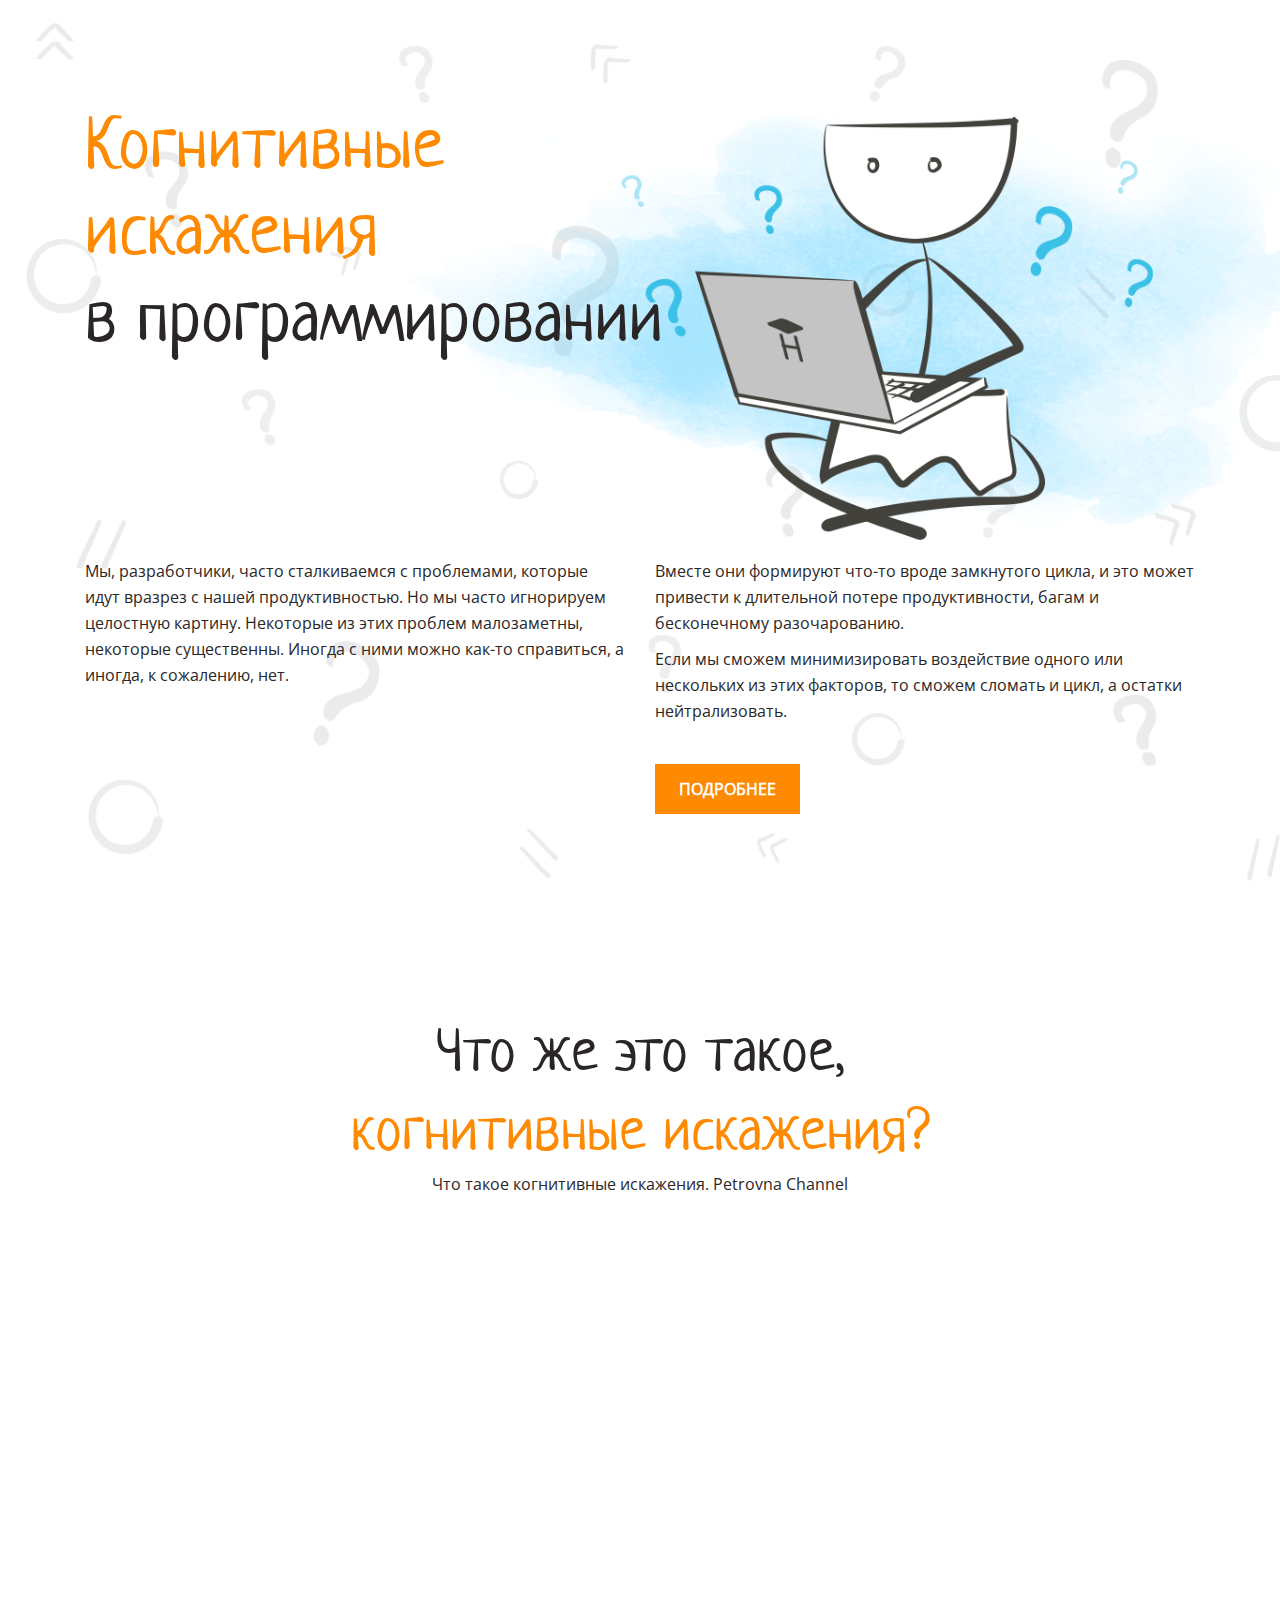
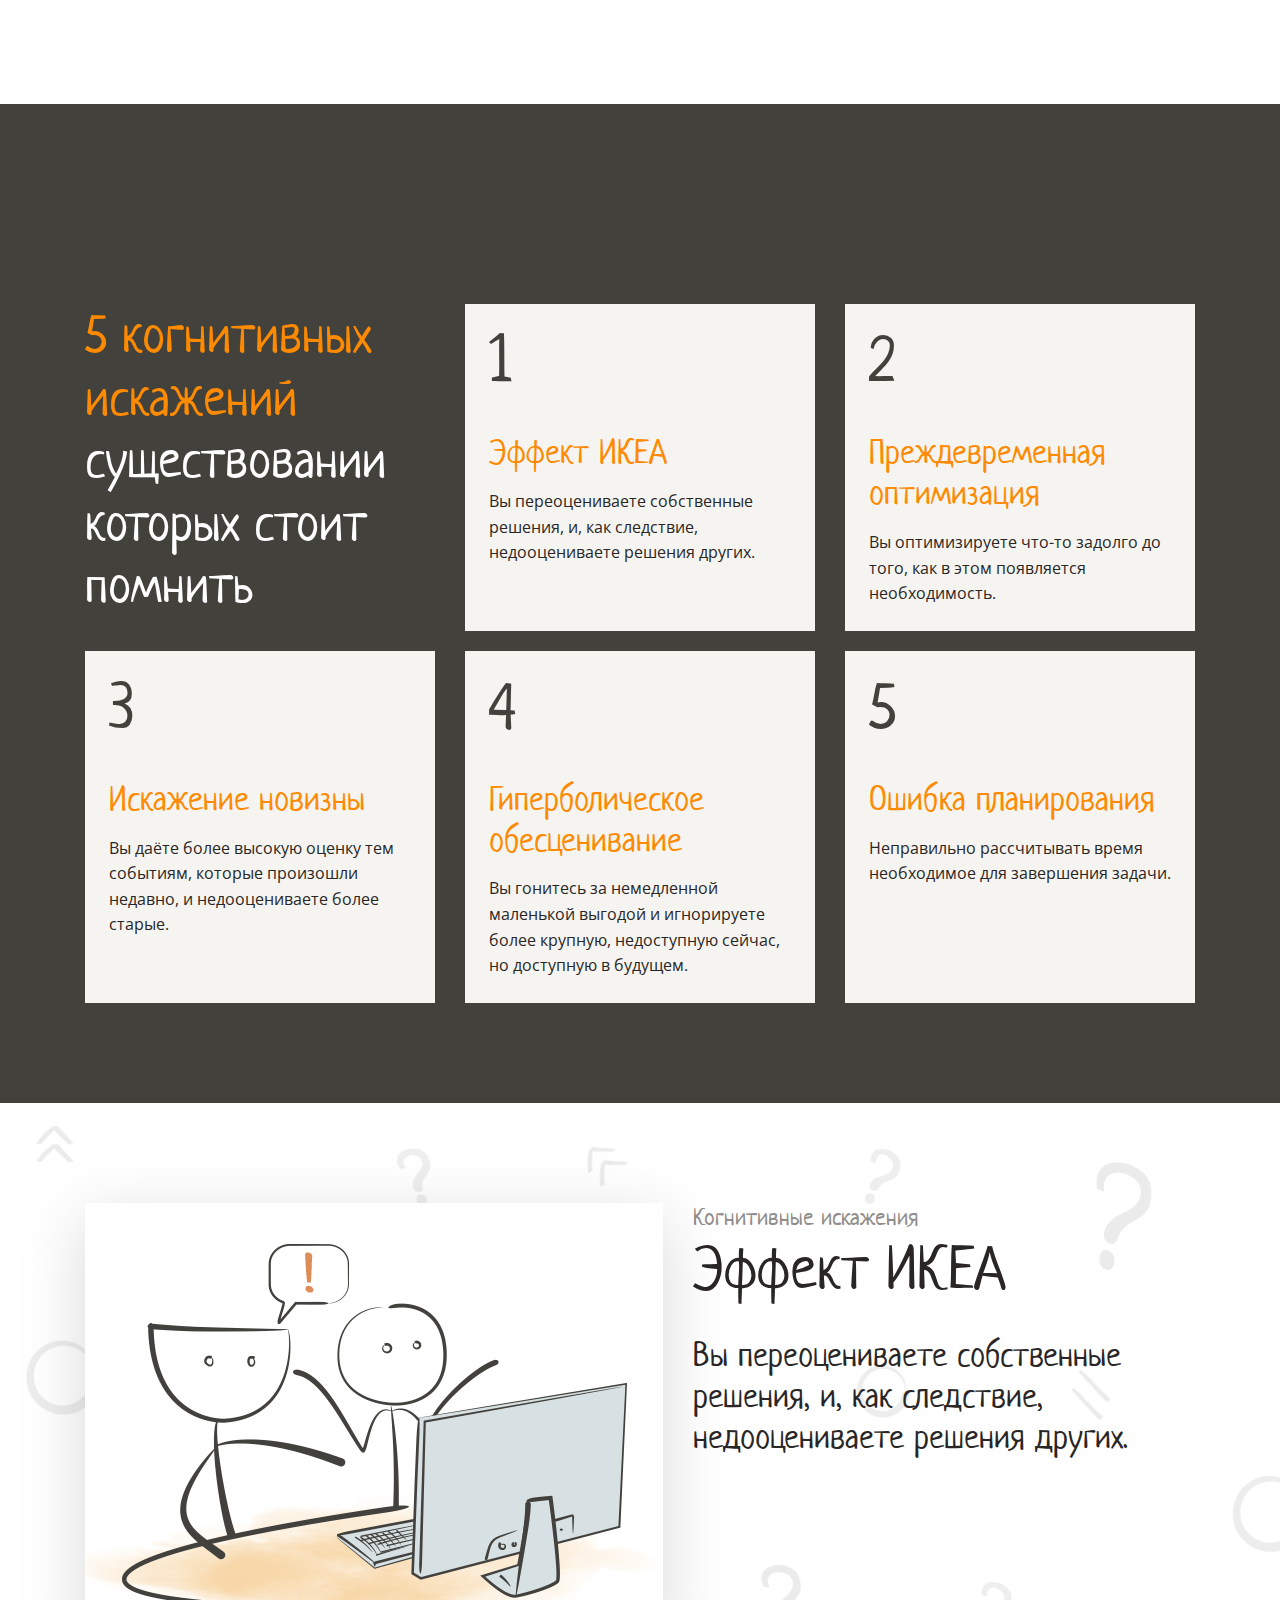
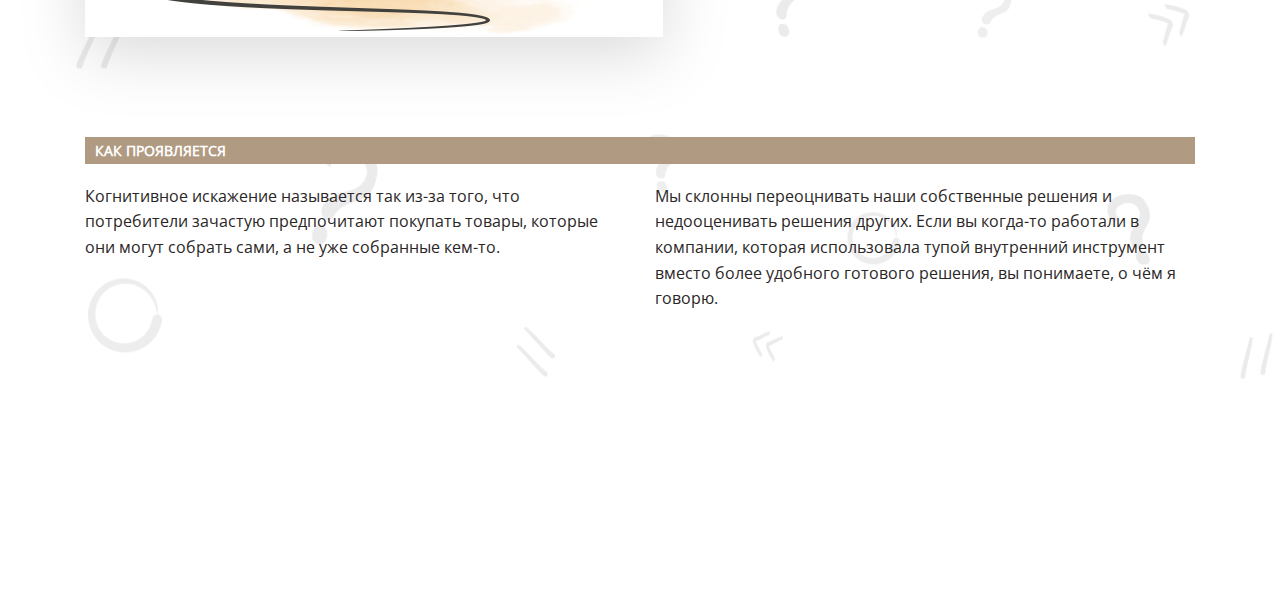
==== src/index.html @ 7f06979e "v. 0.4" ====
<!DOCTYPE html>
<html lang="ru">

<head>
    <meta charset="UTF-8">
    <meta name="viewport" content="width=device-width, initial-scale=1.0">
    <meta http-equiv="X-UA-Compatible" content="ie=edge">
    <title>Когнитивные искажения MempfisD</title>

    <link rel="stylesheet" href="styles/style.css">
</head>

<body>
    <header class="header image-bg">
        <section class="container">
            <div class="position-header-image">
                <h1><span class="text-orange">Когнитивные</span> <br> <span class="text-orange">искажения</span> <br> в
                    <span class="text-dark">программировании</span>
                </h1>
                <img class="header-image-main" src="../src/images/main.png"
                    alt="Когнитивные искажения в программировании">
                <div class="text-wrapper">
                    <div class="header-text">
                        <p class="header-text-col">Мы, разработчики, часто сталкиваемся с проблемами, которые идут
                            вразрез с
                            нашей
                            продуктивностью. Но мы часто игнорируем целостную картину. Некоторые из этих проблем
                            малозаметны,
                            некоторые существенны. Иногда с ними можно как-то справиться, а иногда, к сожалению, нет.
                        </p>
                    </div>
                    <div class="header-text">
                        <p class="header-text-col">Вместе они формируют что-то вроде замкнутого цикла, и это может
                            привести к
                            длительной потере
                            продуктивности, багам и бесконечному разочарованию.
                        <p class="header-text-col p-top">Если мы сможем минимизировать воздействие одного или нескольких
                            из
                            этих факторов, то сможем
                            сломать
                            и
                            цикл, а остатки нейтрализовать.</p>
                        <a class="btn header-btn" href="#navigation">Подробнее</a>
                    </div>
                </div>
            </div>
        </section>
    </header>
    <main>
        <section class="container">
            <div class="video-section p-100 center">
                <h2>Что же это такое,<br><span class="text-orange">когнитивные искажения?</span></h2>
                <p class="p-30">Что такое когнитивные искажения. Petrovna Channel</p>
                <iframe class="video filter-shadow" width="919" height="569"
                    src="https://www.youtube.com/embed/jie9AizBqss" frameborder="0" allowfullscreen></iframe>
            </div>
        </section>
        <section id="navigation" class="nav-bg">
            <nav class="navigation container p-200">
                <div class="navigation-inner">
                    <div class="card main-card">
                        <h2 class="main-card-title">
                            <span class="nav-text-orange">5 когнитивных искажений</span>
                            <span class="nav-text-white">существовании которых стоит помнить</span>
                        </h2>
                    </div>
                    <a class="card card-link" href="#">
                        <p class="card-number">1</p>
                        <h3 class="card-title">Эффект ИКЕА</h3>
                        <p class="card-text">Вы переоцениваете собственные решения, и, как следствие, недооцениваете
                            решения
                            других.</p>
                    </a>
                    <a class="card card-link" href="#">
                        <p class="card-number">2</p>
                        <h3 class="card-title">Преждевременная оптимизация</h3>
                        <p class="card-text">Вы оптимизируете что-то задолго до того, как в этом появляется
                            необходимость.
                        </p>
                    </a>
                    <a class="card card-link" href="#">
                        <p class="card-number">3</p>
                        <h3 class="card-title">Искажение новизны</h3>
                        <p class="card-text">Вы даёте более высокую оценку тем событиям, которые произошли недавно, и
                            недооцениваете более старые.</p>
                    </a>
                    <a class="card card-link" href="#">
                        <p class="card-number">4</p>
                        <h3 class="card-title">Гиперболическое обесценивание</h3>
                        <p class="card-text">Вы гонитесь за немедленной маленькой выгодой и игнорируете более крупную,
                            недоступную сейчас, но доступную в будущем.</p>
                    </a>
                    <a class="card card-link" href="#">
                        <p class="card-number">5</p>
                        <h3 class="card-title">Ошибка планирования</h3>
                        <p class="card-text">Неправильно рассчитывать время необходимое для завершения задачи.</p>
                    </a>
                </div>
            </nav>
        </section>
        <section id="#ikea-effect" class="rel-img  effect-image-bg">
            <div class="container">
                <div class="effect-flex p-100">
                    <div class="effect">
                        <img class="image-effect" src="../src/images/1.png" alt="Эффект ИКЕА">
                    </div>
                    <div class="effect-text">
                        <p class="effect-subtitle">Когнитивные искажения</p>
                        <h2 class="effect-title">Эффект ИКЕА</h2>
                        <p class="effect-description">
                            Вы переоцениваете собственные решения, и, как следствие, недооцениваете решения других.
                        </p>
                    </div>
                </div>
                <div class="effect-about">
                    <h4 class="effect-about-title">
                        Как проявляется
                    </h4>
                    <div class="effect-about-text">
                        <p class="effect-about-text-col">
                            Когнитивное искажение называется так из-за того, что потребители зачастую предпочитают
                            покупать товары, которые они могут собрать сами, а не уже собранные кем-то.
                        </p>
                        <p class="effect-about-text-col">
                            Мы склонны переоцнивать наши собственные решения и недооценивать решения других. Если вы
                            когда-то работали в компании, которая использовала тупой внутренний инструмент вместо более
                            удобного готового решения, вы понимаете, о чём я говорю.
                        </p>
                    </div>
                </div>
            </div>
        </section>
        <section id="premature-optimization" class="rel-img optimization-image-bg">
            <div class="container">
                <div class="padding-inner">

                </div>
            </div>
        </section>
    </main>
    <footer>

    </footer>
</body>

</html>
---- src/styles/style.css ----
* {
  box-sizing: border-box;
  margin: 0;
  padding: 0;
}

:root {
  --white: #fff;/* Белый */
  --translucent-white: #d7ccc0; /* Полупрозрачный белый */
  --bright: #f5f4f0; /* Светлый */
  --main: #fe8a02; /* Основной */
  --basic-dark: #42413c; /* Основной тёмный */
  --dark: #2a2626; /* Тёмный */
  --translucent-dark: #908d8b; /* Полупрозрачный тёмный */
  --brown: #b09a81;/* Коричневый */
  --blue: #1085c5;  /* Синий */
}

@font-face {
  font-weight: 400;
  font-family: "Open Sans";
  src: url("../assets/fonts/OpenSans-Regular.ttf") format("truetype");
}

@font-face {
  font-weight: 400;
  font-family: "Neucha";
  src: url("../assets/fonts/Neucha-Regular.ttf") format("truetype");
}

body {
  margin: 0;
  color: var(--dark);
  font: 16px/1.6em "Open Sans", sans-serif;
}

h1,
h2,
h3 {
  color: var(--dark);
  font-family: "Neucha";
  font-weight: normal;
  line-height: 1.2em;
}

h1 {
  font-size: 72px;
}

h2 {
  font-size: 60px;
}

h3 {
  font-size: 34px;
}

.container {
  width: 1110px;
  margin: 0 auto;   
}

.padding-inner {
    padding-top: 100px;
    padding-bottom: 100px;
}

/* Header */

.header {
  position: relative;
  /* height: 914px; */
}

.image-bg::before {
  position: absolute;
  background-image: url(../images/background.png);
  width: 100%;
  height: 100%;
  opacity: 0.1;
  background-repeat: no-repeat;
  background-size: cover;
  content: '';
}

.text-orange {
  color: var(--main);
}

.position-header-image {
  position: relative;
  padding-top: 100px;
	padding-bottom: 100px;
}

.header-image-main {
  position: absolute;
  height: 525px;
  top: 55px;
  right: -270px;
}

.text-orange {
  line-height: 86px;
}

.text-dark {
  position: relative;
  z-index: 1;
  
  line-height: 72px;
}

.text-wrapper {
  display: flex;
  margin-top: 199px;

  line-height: 26px;
  column-gap: 30px;
}

.header-text {
  flex-basis: 50%;
}

.p-top {
  padding-top: 10px;
}

.btn {
	display: inline-block;
	background-color: var(--main);
	text-transform: uppercase;
	font-weight: 700;
	color: var(--white);
	padding: 12px 24px;
	text-decoration: none;
}

.btn:hover {
	display: inline-block;
	background-color:  #EA7600;
	text-transform: uppercase;
	font-weight: 700;
	color: var(--white);
	padding: 12px 24px;
	text-decoration: none;
}

.header-btn {
	margin-top: 40px;
}

/* Video-section */
.video-section {
    background-color: var(--white);
}
.center {
    text-align: center;
}

.video {
    margin-bottom: -100px;
    filter: drop-shadow(0 16px 32px rgba(0, 0, 0, 0.15));
}

.p-100 {
    padding-top: 100px;
}

.p-30 {
    padding-bottom: 30px;
}

/* Navigation */

.nav-bg {
    background-color: var(--basic-dark);
}

.nav-text-orange {
    color: var(--main);
}

.nav-text-white {
    color: var(--white);
}

.main-card-title {
    font-size: 52px;
}

.p-200 {
    padding-top: 200px;
    padding-bottom: 100px;
}

.card {
    text-decoration: none;
}

.navigation-inner {
    display: flex;
    flex-wrap: wrap;
    column-gap: 30px;
    row-gap: 20px;
}

.card {
    flex-basis: 350px;
}

.card-link {
    padding: 24px;
    background-color: var(--bright);
}

.card-link:hover  {
    color: var(--white);
    background-color: var(--main);
}

.card-link:hover .card-number {
    color: var(--white);;
}

.card-link:hover .card-title {
    color: var(--white);
}

.card-link:hover .card-text {
    color: var(--white);
}


.card-number {
    font-size: 64px;
    font-family: Neucha;
    line-height: 1;
    padding-bottom: 40px;
    color: var(--basic-dark);
}

.card-title {
    padding-bottom: 16px;
    color: var(--main);
}

.card-text {
    color: var(--dark);
}

/* EFFECT IKEA */

.rel-img {
    position: relative;    
}

.effect-image-bg::before {
    position: absolute;
    background-image: url(../images/background.png);
    width: 100%;
    height: 100%;
    opacity: 0.1;
    z-index: -1;
    background-repeat: no-repeat;
    background-size: cover;
    content: '';
}

.effect-flex {
    display: flex;
    column-gap: 30px;
}

.image-effect {
    vertical-align: middle;
    filter: drop-shadow(0px 16px 32px rgba(0, 0, 0, 0.15));
}

.effect-subtitle {
    font-size: 24px;
    font-family: Neucha;
    font-weight: 400;
    line-height: 29px;
    color: var(--translucent-dark);
}

.effect-description {
    font-size: 34px;
    color: var(--dark);
    font-family: Neucha;
    line-height: 41px;
    margin-top: 30px;
}

.effect-about {
    padding-top: 100px;
    padding-bottom: 100px;
}

.effect-about-title {
    font-size: 14px;
    font-weight: 700;
    color: var(--white);
    line-height: 17px;
    text-transform: uppercase;
    background-color: var(--brown);
    padding: 5px 10px;
}

.effect-about-text {
    padding-top: 20px;
    display: flex;
    column-gap: 30px;
}   

.effect-about-text-col {
    flex-basis: 50%;
}

/* Optimization */
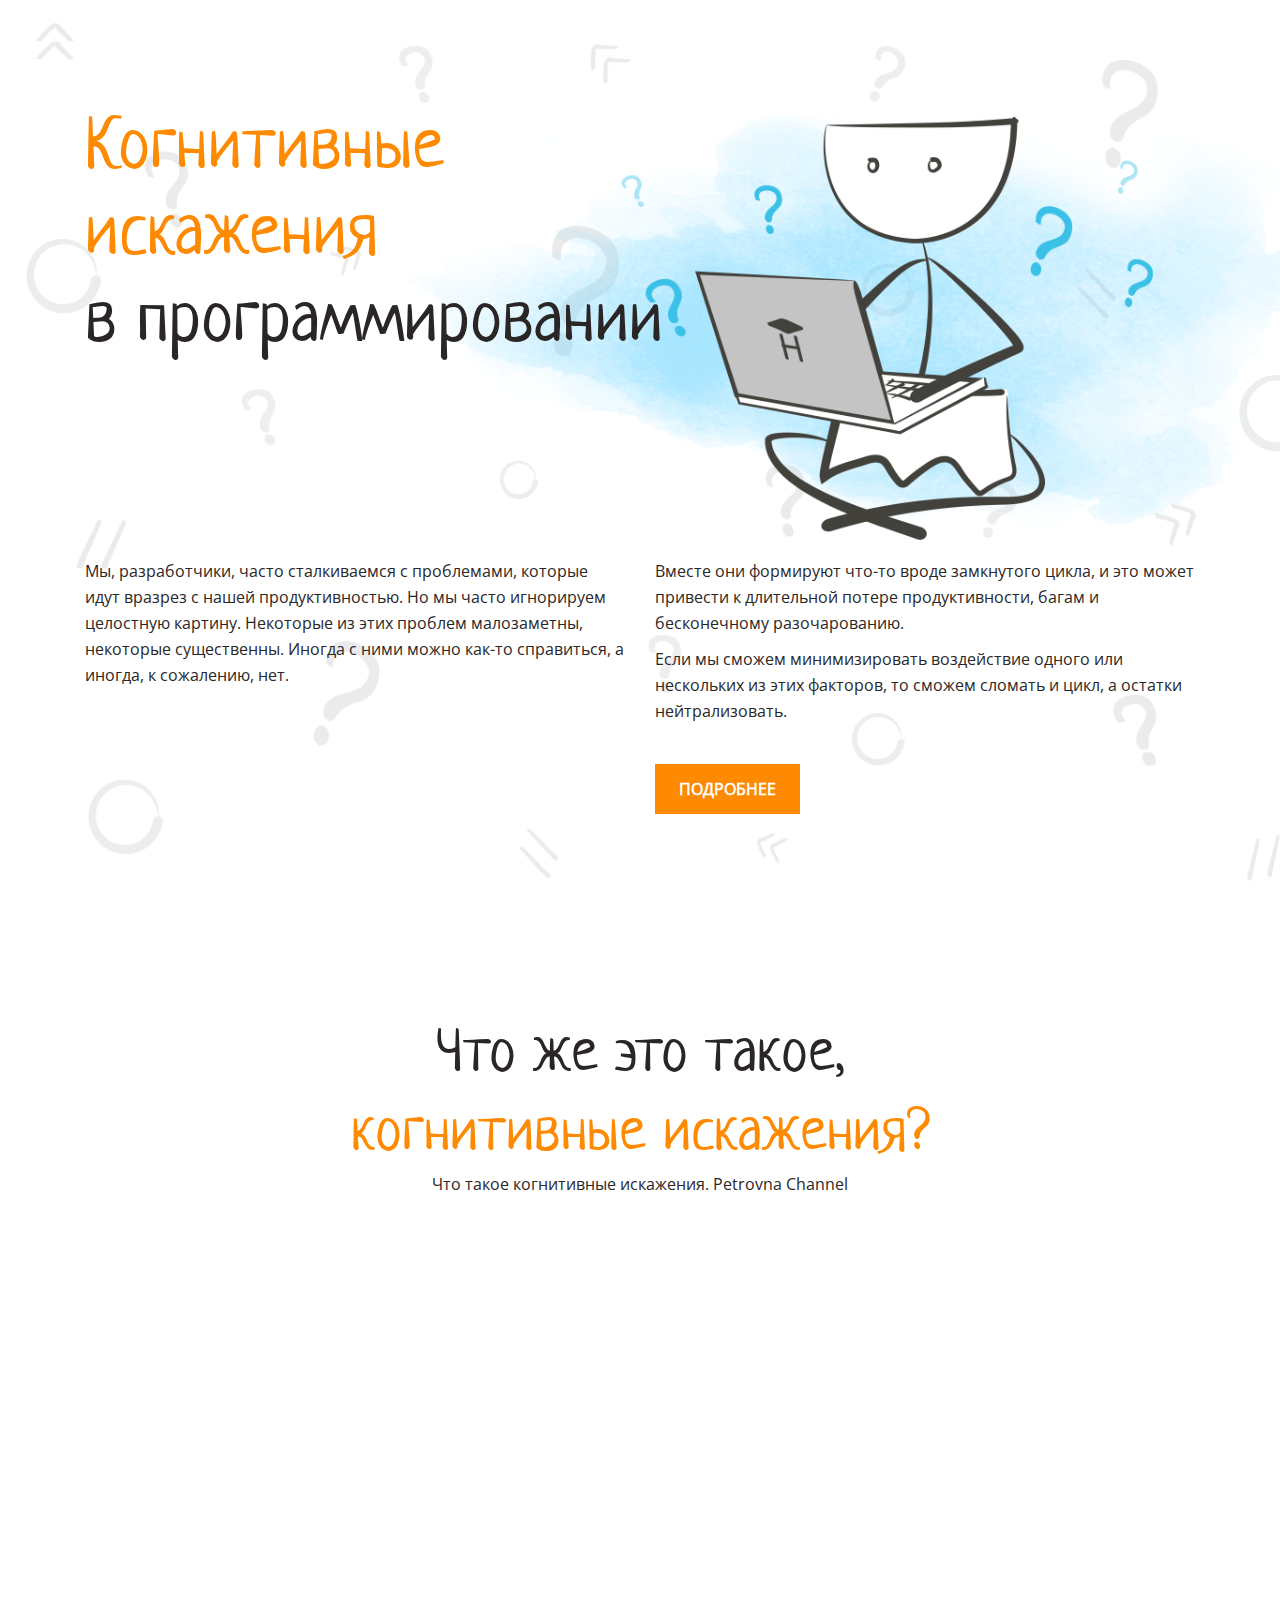
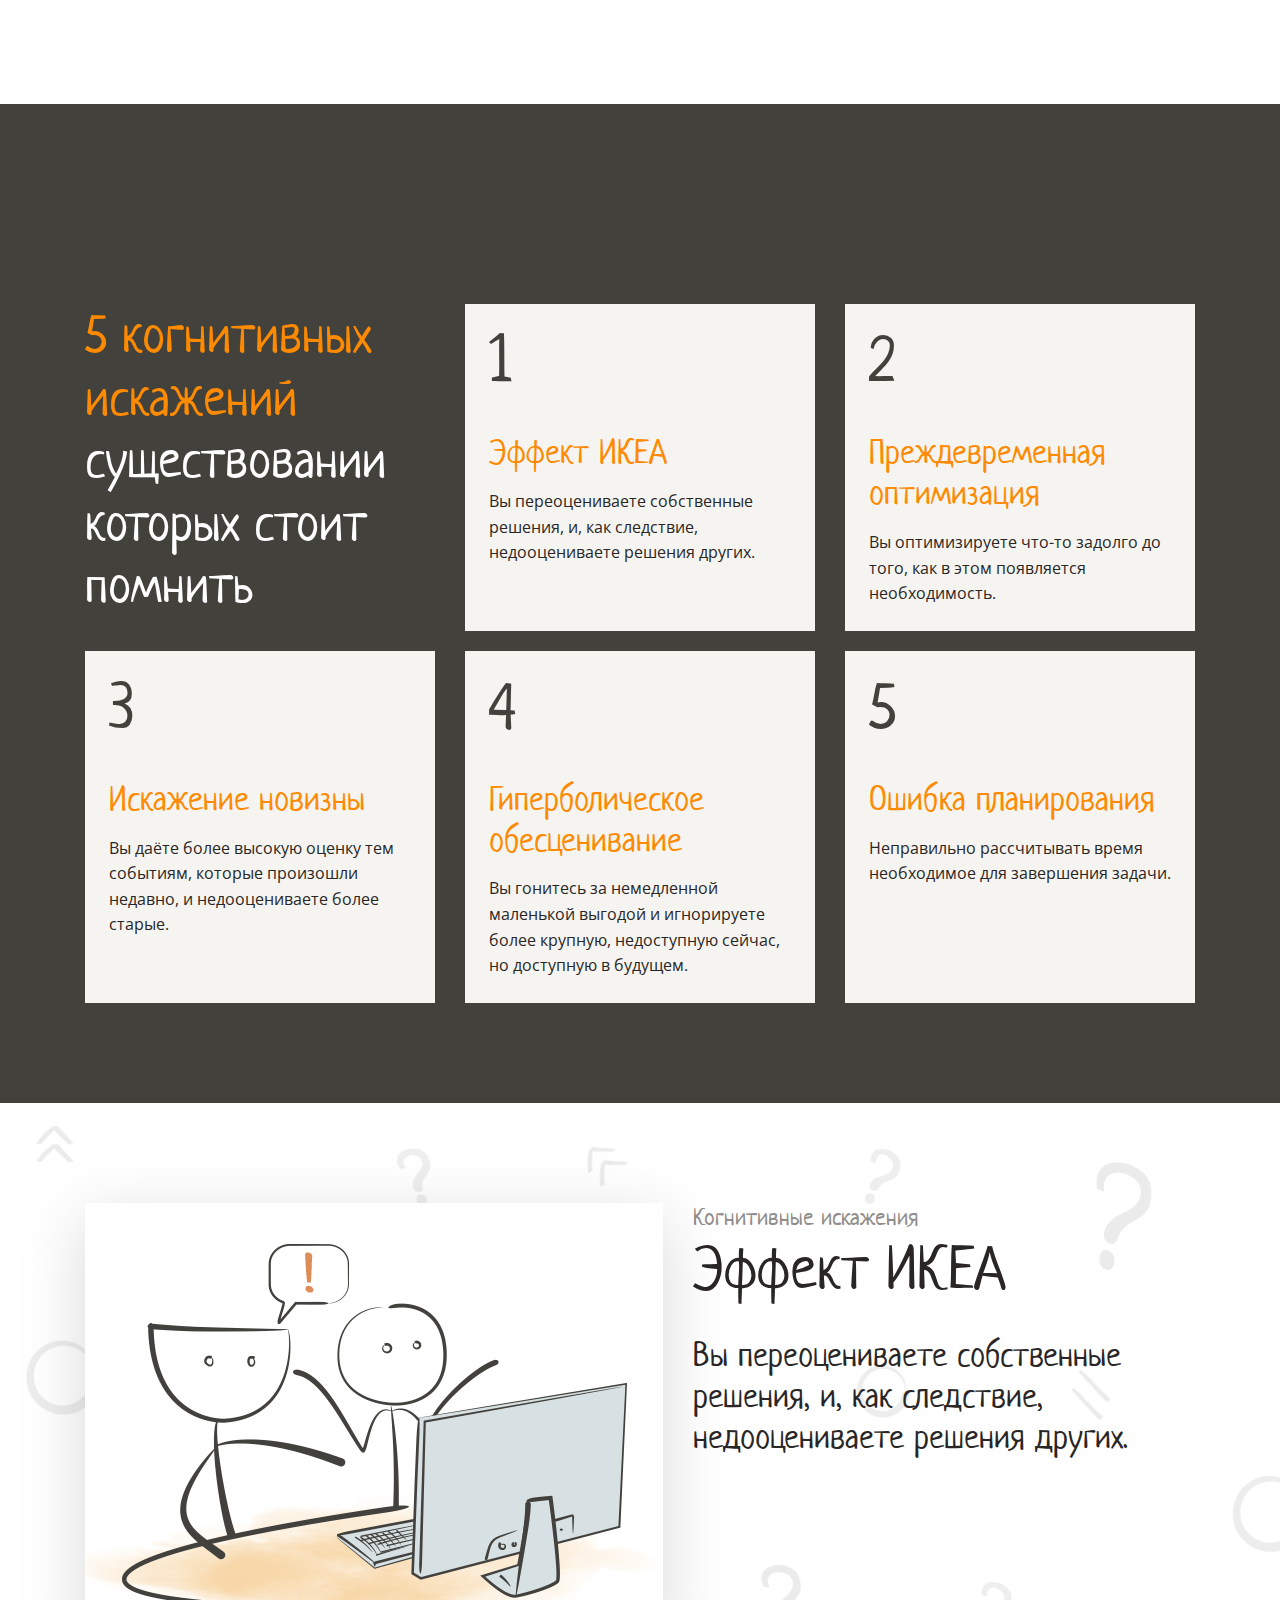
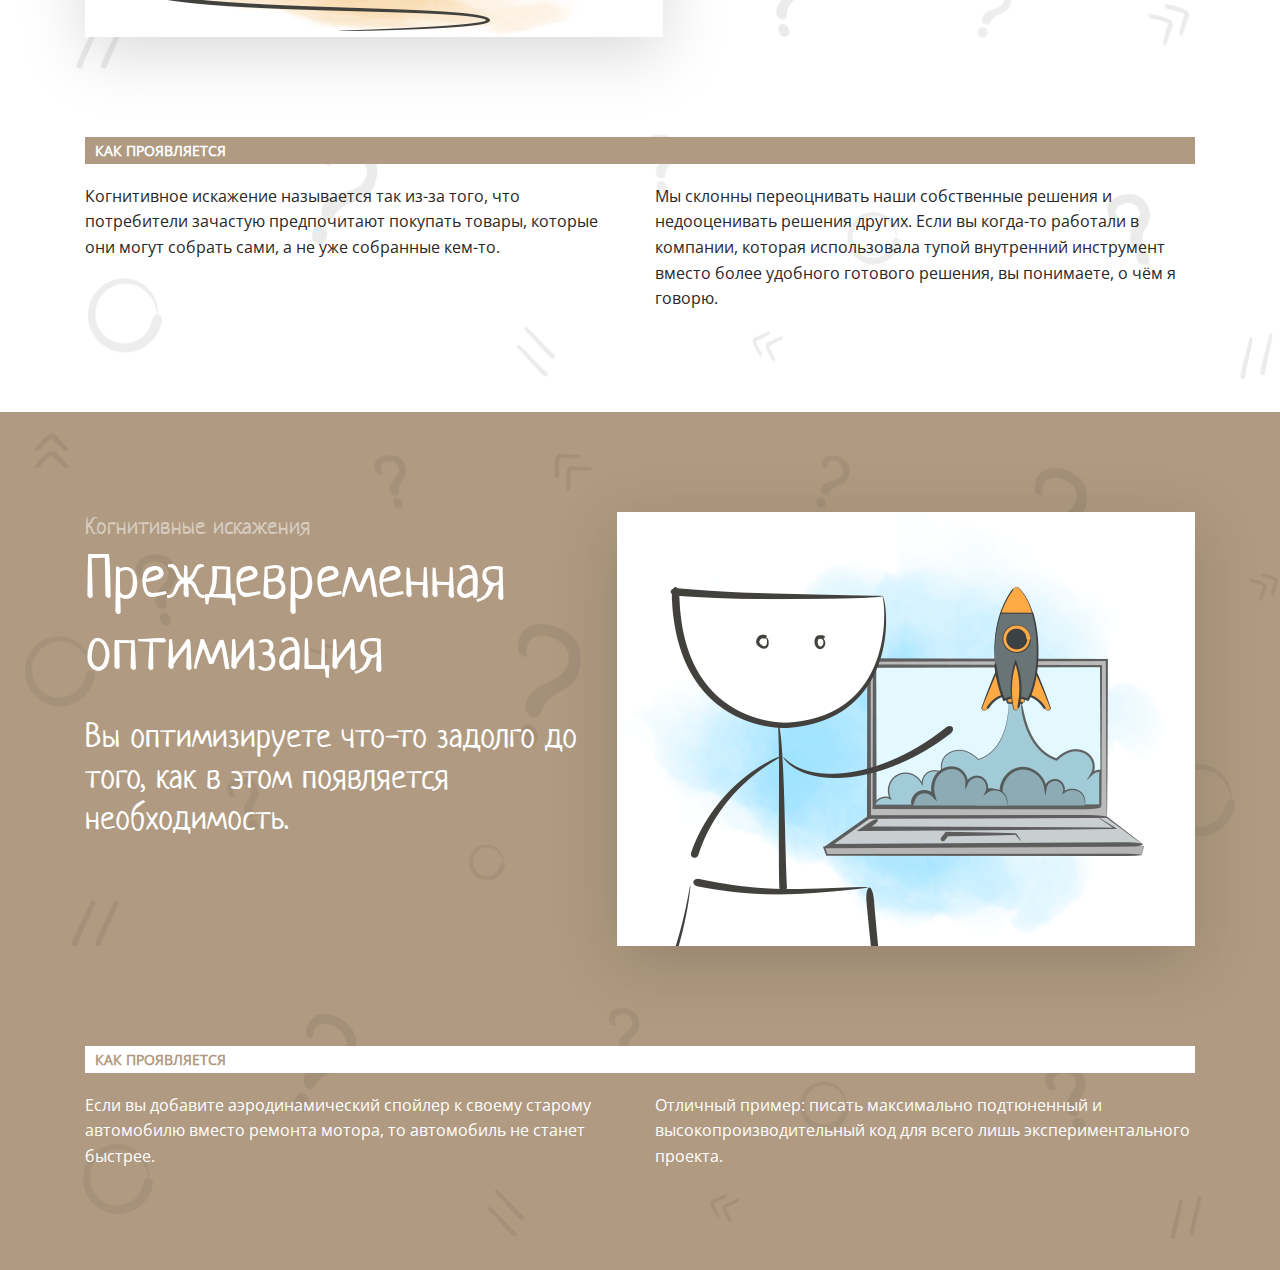
==== commit dd028c82: "v. 0.5" ====
--- a/src/index.html
+++ b/src/index.html
@@ -130,10 +130,36 @@
                 </div>
             </div>
         </section>
-        <section id="premature-optimization" class="rel-img optimization-image-bg">
+        <section id="premature-optimization" class="rel-img optimization-image-bg brown-bg">
             <div class="container">
                 <div class="padding-inner">
-
+                    <div class="effect-flex-dark">
+                        <div class="effect-text-dark">
+                            <p class="effect-subtitle-dark">Когнитивные искажения</p>
+                            <h2 class="effect-title-dark">Преждевременная оптимизация</h2>
+                            <p class="effect-description-dark">
+                                Вы оптимизируете что-то задолго до того, как в этом появляется необходимость.
+                            </p>
+                        </div>
+                        <div class="effect-dark">
+                            <img class="image-effect-dark" src="../src/images/2.png" alt="Когнитивные искажения">
+                        </div>
+                    </div>
+                    <div class="effect-about-dark">
+                        <h4 class="effect-about-title-dark">
+                            Как проявляется
+                        </h4>
+                        <div class="effect-about-text-dark">
+                            <p class="effect-about-text-col-dark">
+                                Если вы добавите аэродинамический спойлер к своему старому автомобилю вместо ремонта
+                                мотора, то автомобиль не станет быстрее.
+                            </p>
+                            <p class="effect-about-text-col-dark">
+                                Отличный пример: писать максимально подтюненный и высокопроизводительный код для всего
+                                лишь экспериментального проекта.
+                            </p>
+                        </div>
+                    </div>
                 </div>
             </div>
         </section>
--- a/src/styles/style.css
+++ b/src/styles/style.css
@@ -321,3 +321,74 @@
 
 /* Optimization */
 
+.optimization-image-bg::before {
+    position: absolute;
+    background-image: url(../images/background.png);
+    width: 100%;
+    height: 100%;
+    opacity: 0.1;
+    z-index: -1;
+    background-repeat: no-repeat;
+    background-size: cover;
+    content: '';
+}
+
+.brown-bg {
+    background-color: var(--brown);
+    z-index: 1;
+}
+
+.effect-flex-dark {
+    display: flex;
+    column-gap: 30px;
+}
+
+.image-effect-dark {
+    vertical-align: middle;
+    filter: drop-shadow(0px 16px 32px rgba(0, 0, 0, 0.15));
+}
+
+.effect-subtitle-dark {
+    font-size: 24px;
+    font-family: Neucha;
+    font-weight: 400;
+    line-height: 29px;
+    color: var(--translucent-white);
+}
+
+.effect-title-dark {
+    color: var(--white);
+}
+
+.effect-description-dark {
+    font-size: 34px;
+    color: var(--white);
+    font-family: Neucha;
+    line-height: 41px;
+    margin-top: 30px;
+}
+
+.effect-about-dark {
+    padding-top: 100px;
+}
+
+.effect-about-title-dark {
+    font-size: 14px;
+    font-weight: 700;
+    color: var(--brown);
+    line-height: 17px;
+    text-transform: uppercase;
+    background-color: var(--white);
+    padding: 5px 10px;
+}
+
+.effect-about-text-dark {
+    display: flex;
+    padding-top: 20px;
+    column-gap: 30px;
+}
+
+.effect-about-text-col-dark {
+    flex-basis: 50%;
+    color: var(--white);
+}
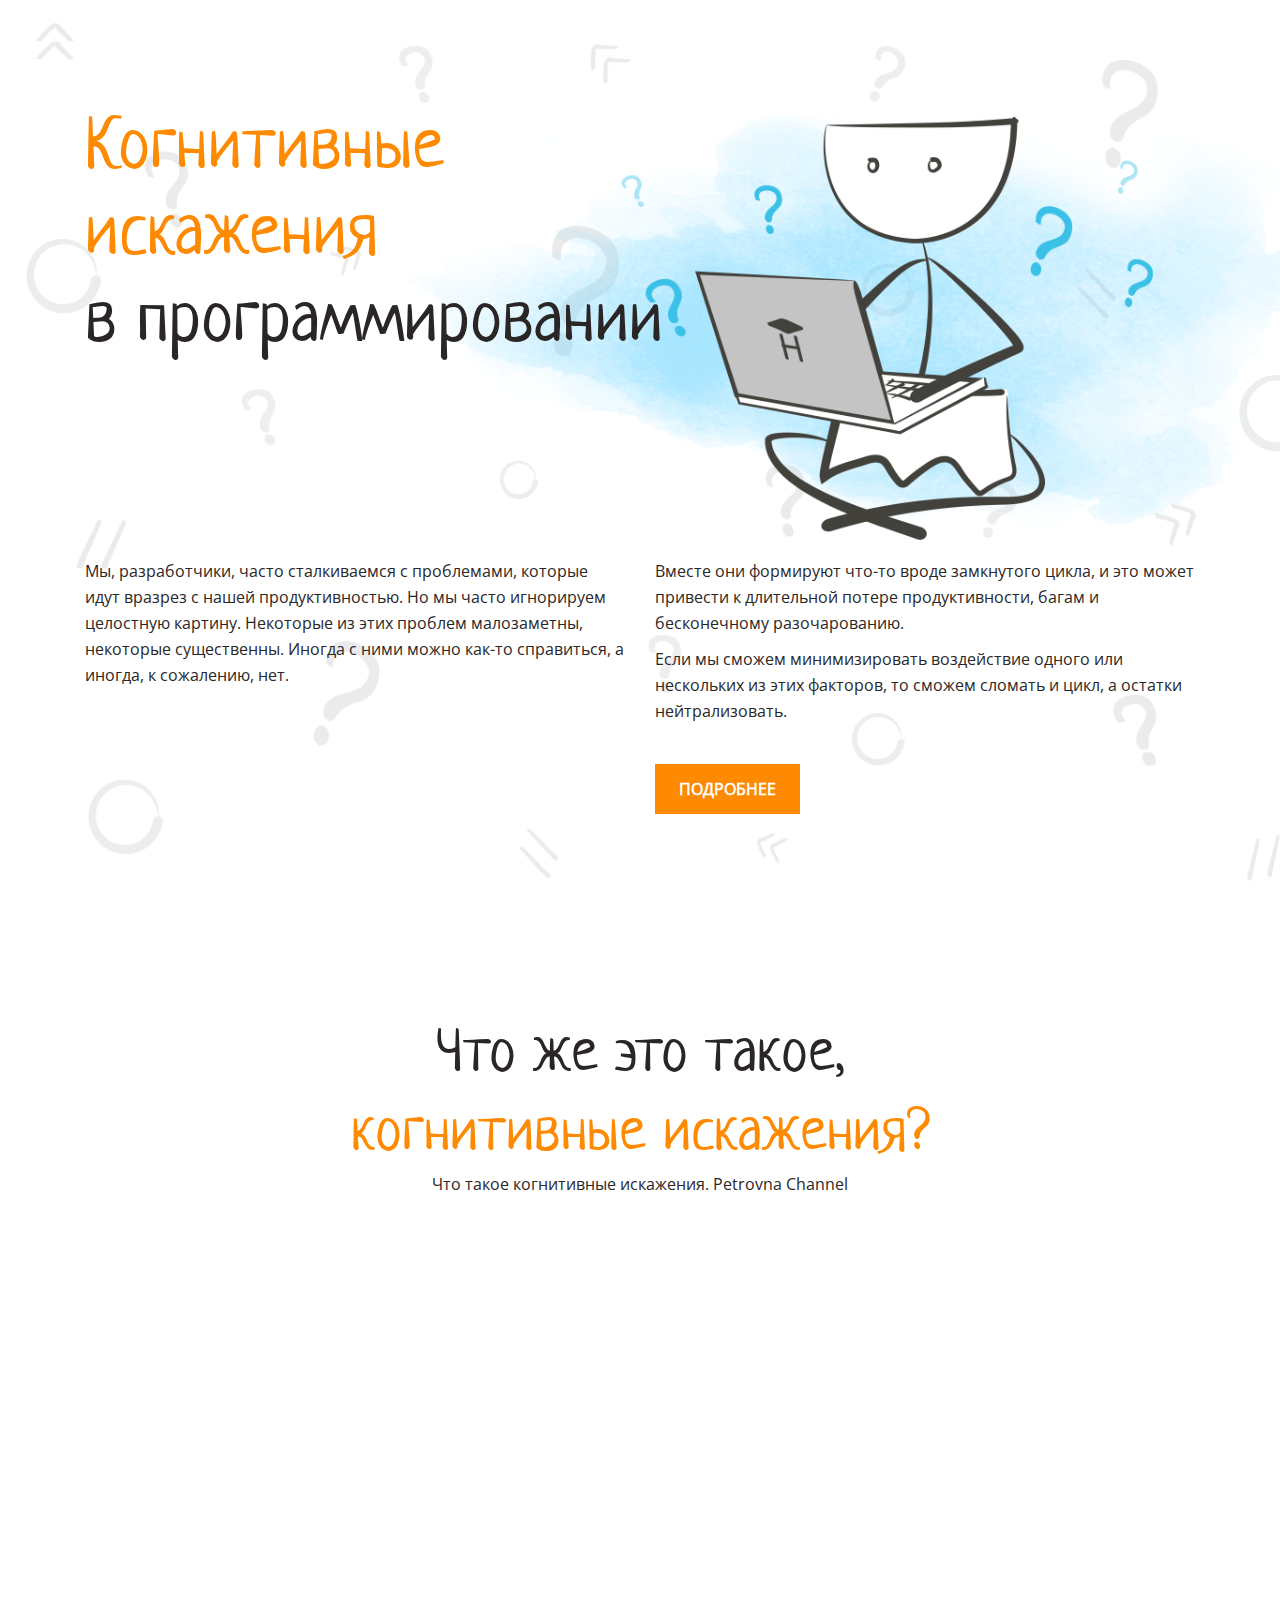
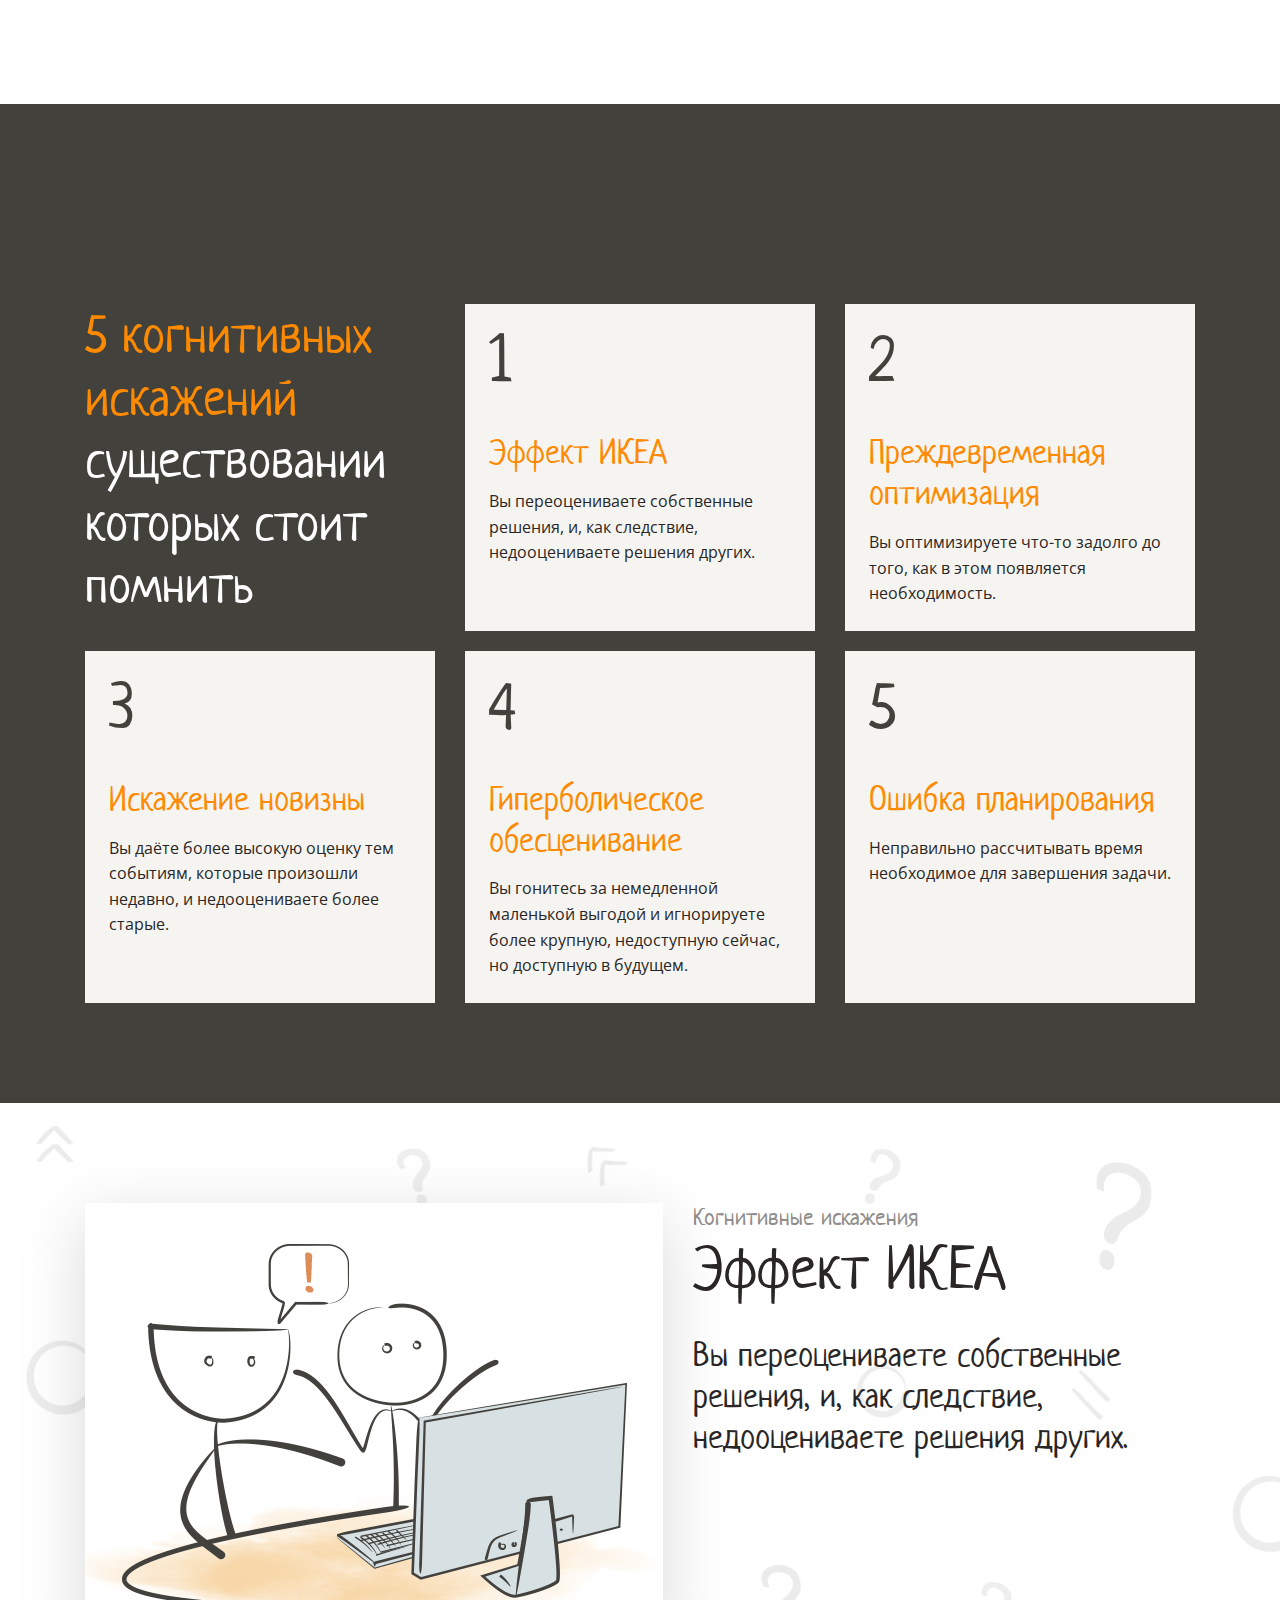
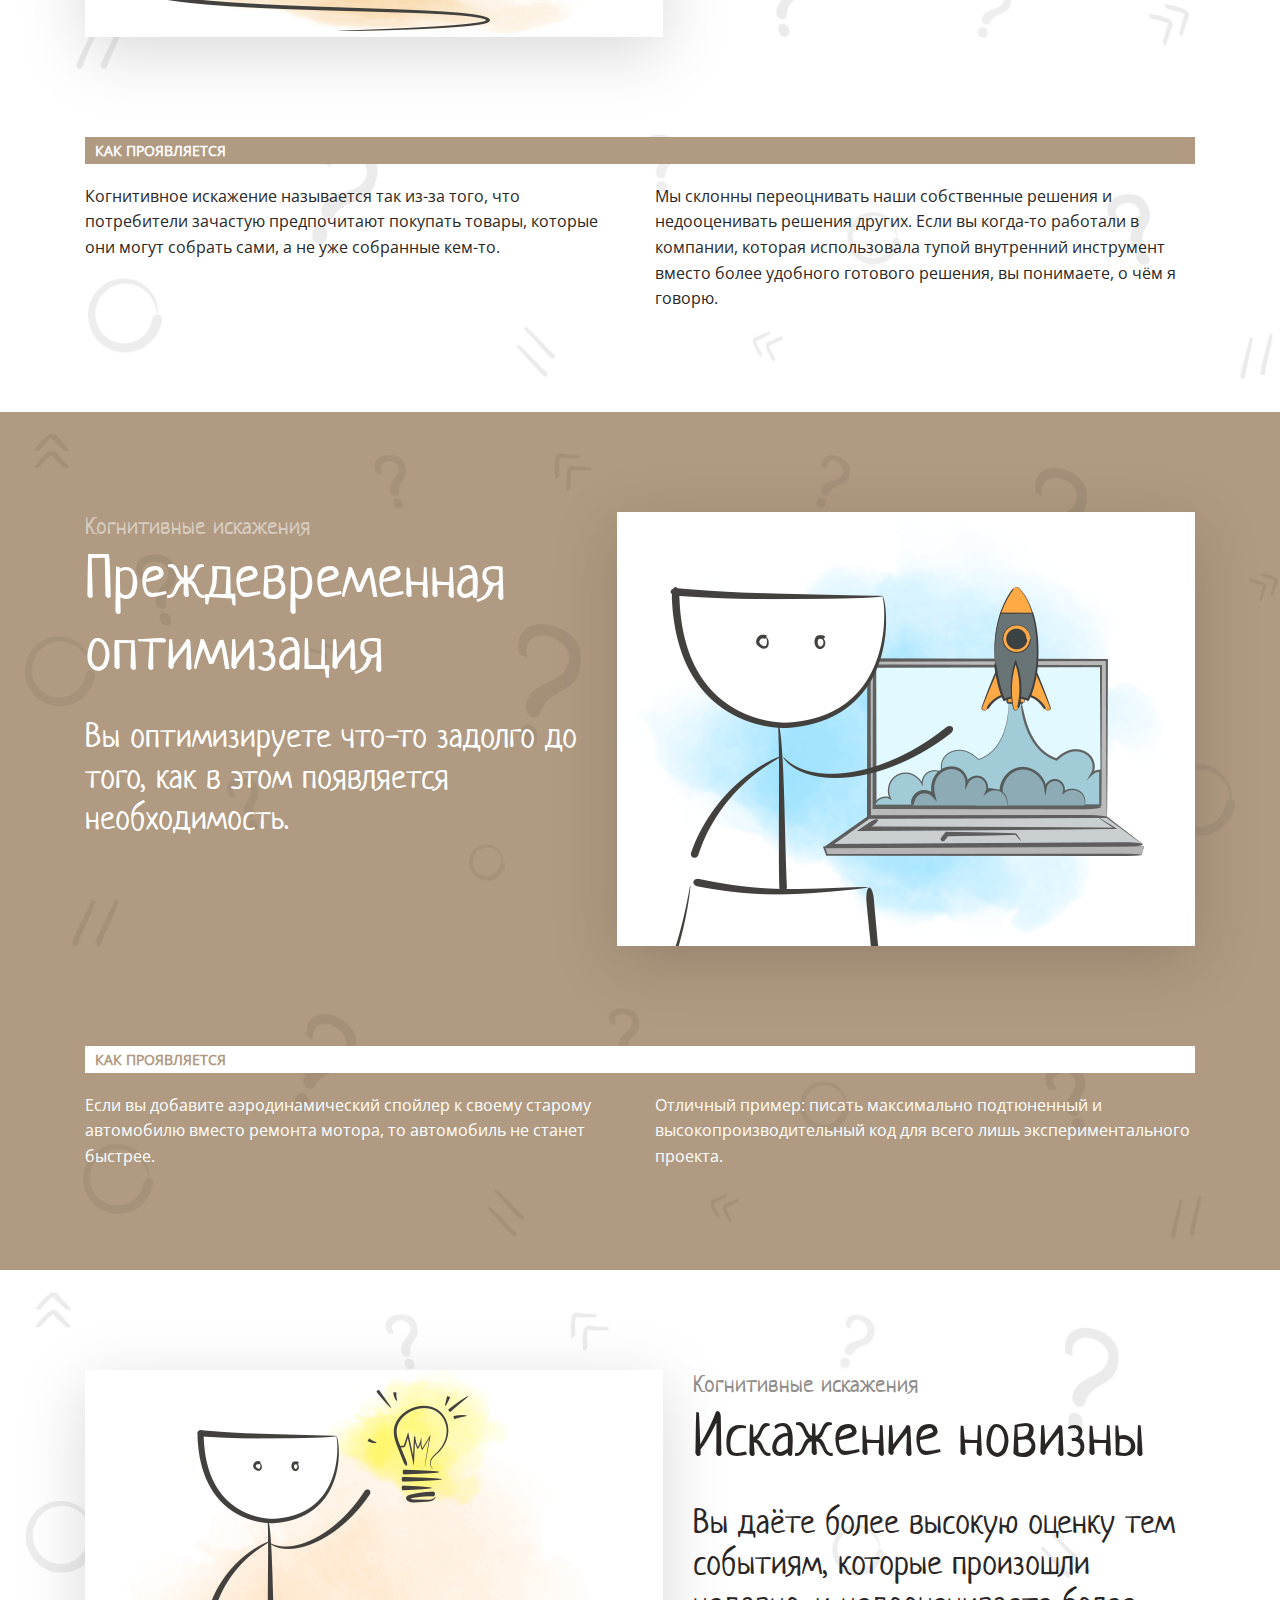
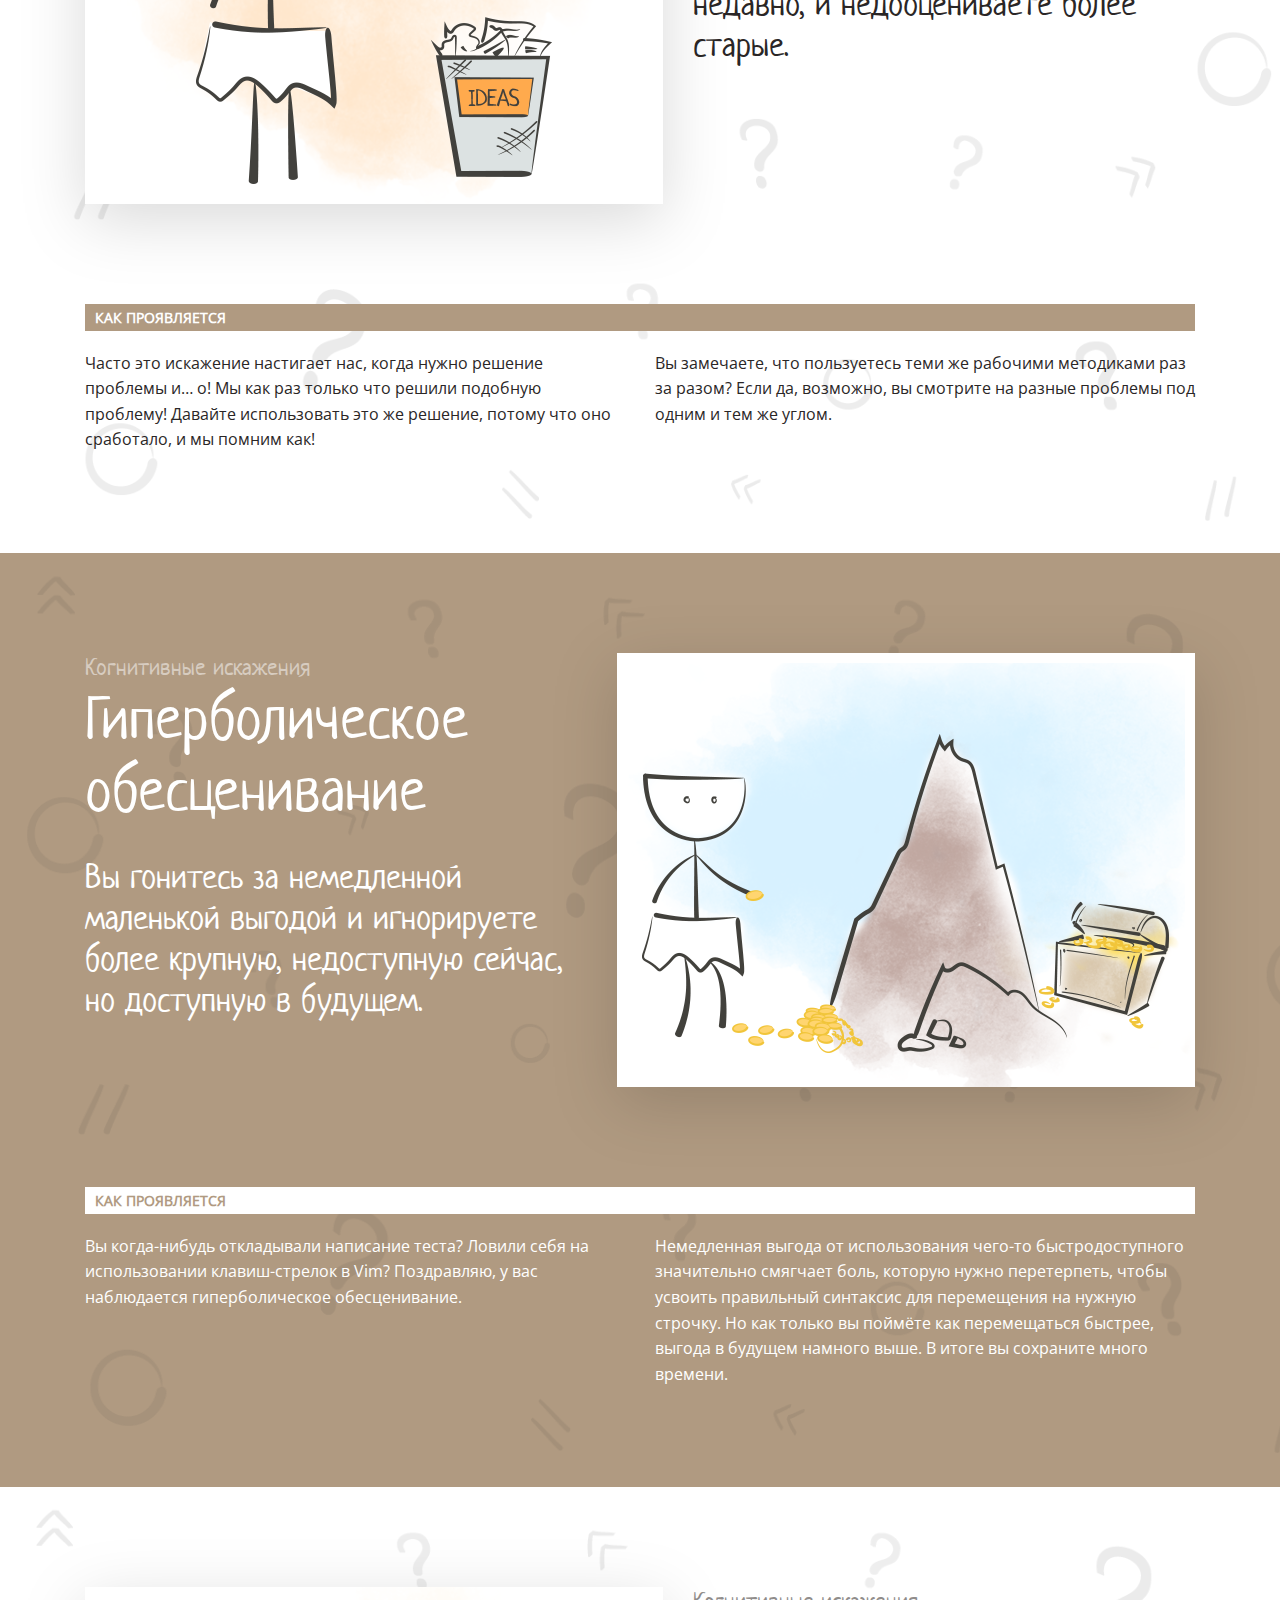
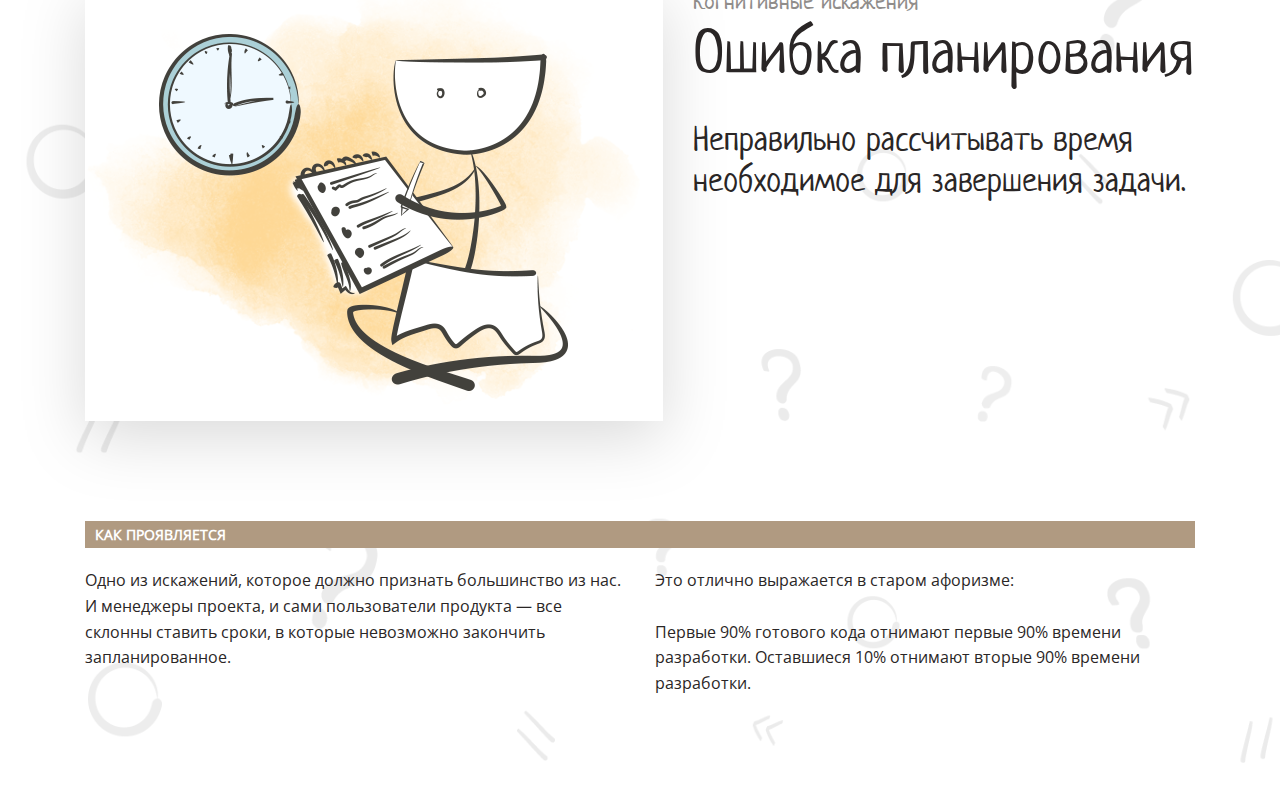
==== commit 4b8912ea: "v. 0.8" ====
--- a/src/index.html
+++ b/src/index.html
@@ -14,8 +14,8 @@
     <header class="header image-bg">
         <section class="container">
             <div class="position-header-image">
-                <h1><span class="text-orange">Когнитивные</span> <br> <span class="text-orange">искажения</span> <br> в
-                    <span class="text-dark">программировании</span>
+                <h1><span class="text-orange">Когнитивные</span> <br> <span class="text-orange">искажения</span> <br>
+                    <span class="text-dark">в программировании</span>
                 </h1>
                 <img class="header-image-main" src="../src/images/main.png"
                     alt="Когнитивные искажения в программировании">
@@ -49,7 +49,8 @@
     <main>
         <section class="container">
             <div class="video-section p-100 center">
-                <h2>Что же это такое,<br><span class="text-orange">когнитивные искажения?</span></h2>
+                <h2 class="video-dark-h2">Что же это такое,<br><span class="text-orange">когнитивные искажения?</span>
+                </h2>
                 <p class="p-30">Что такое когнитивные искажения. Petrovna Channel</p>
                 <iframe class="video filter-shadow" width="919" height="569"
                     src="https://www.youtube.com/embed/jie9AizBqss" frameborder="0" allowfullscreen></iframe>
@@ -64,33 +65,33 @@
                             <span class="nav-text-white">существовании которых стоит помнить</span>
                         </h2>
                     </div>
-                    <a class="card card-link" href="#">
+                    <a class="card card-link" href="#ikea-effect">
                         <p class="card-number">1</p>
                         <h3 class="card-title">Эффект ИКЕА</h3>
                         <p class="card-text">Вы переоцениваете собственные решения, и, как следствие, недооцениваете
                             решения
                             других.</p>
                     </a>
-                    <a class="card card-link" href="#">
+                    <a class="card card-link" href="#premature-optimization">
                         <p class="card-number">2</p>
                         <h3 class="card-title">Преждевременная оптимизация</h3>
                         <p class="card-text">Вы оптимизируете что-то задолго до того, как в этом появляется
                             необходимость.
                         </p>
                     </a>
-                    <a class="card card-link" href="#">
+                    <a class="card card-link" href="#distortion-of-novelty">
                         <p class="card-number">3</p>
                         <h3 class="card-title">Искажение новизны</h3>
                         <p class="card-text">Вы даёте более высокую оценку тем событиям, которые произошли недавно, и
                             недооцениваете более старые.</p>
                     </a>
-                    <a class="card card-link" href="#">
+                    <a class="card card-link" href="#hyperbolic-depreciation">
                         <p class="card-number">4</p>
                         <h3 class="card-title">Гиперболическое обесценивание</h3>
                         <p class="card-text">Вы гонитесь за немедленной маленькой выгодой и игнорируете более крупную,
                             недоступную сейчас, но доступную в будущем.</p>
                     </a>
-                    <a class="card card-link" href="#">
+                    <a class="card card-link" href="#errors-in-planning">
                         <p class="card-number">5</p>
                         <h3 class="card-title">Ошибка планирования</h3>
                         <p class="card-text">Неправильно рассчитывать время необходимое для завершения задачи.</p>
@@ -98,7 +99,7 @@
                 </div>
             </nav>
         </section>
-        <section id="#ikea-effect" class="rel-img  effect-image-bg">
+        <section id="ikea-effect" class="rel-img  effect-image-bg">
             <div class="container">
                 <div class="effect-flex p-100">
                     <div class="effect">
@@ -106,7 +107,7 @@
                     </div>
                     <div class="effect-text">
                         <p class="effect-subtitle">Когнитивные искажения</p>
-                        <h2 class="effect-title">Эффект ИКЕА</h2>
+                        <h2 class="effect-title effect-title-h2-dark">Эффект ИКЕА</h2>
                         <p class="effect-description">
                             Вы переоцениваете собственные решения, и, как следствие, недооцениваете решения других.
                         </p>
@@ -163,6 +164,111 @@
                 </div>
             </div>
         </section>
+        <section id="distortion-of-novelty" class="rel-img  effect-image-bg">
+            <div class="container">
+                <div class="effect-flex p-100">
+                    <div class="effect">
+                        <img class="image-effect" src="../src/images/3.png" alt="Искажение новизны">
+                    </div>
+                    <div class="effect-text">
+                        <p class="effect-subtitle">Когнитивные искажения</p>
+                        <h2 class="effect-title effect-title-h2-dark">Искажение новизны</h2>
+                        <p class="effect-description">
+                            Вы даёте более высокую оценку тем событиям, которые произошли недавно, и недооцениваете
+                            более старые.
+                        </p>
+                    </div>
+                </div>
+                <div class="effect-about">
+                    <h4 class="effect-about-title">
+                        Как проявляется
+                    </h4>
+                    <div class="effect-about-text">
+                        <p class="effect-about-text-col">
+                            Часто это искажение настигает нас, когда нужно решение проблемы и… о! Мы как раз только что
+                            решили подобную проблему! Давайте использовать это же решение, потому что оно сработало, и
+                            мы помним как!
+                        </p>
+                        <p class="effect-about-text-col">
+                            Вы замечаете, что пользуетесь теми же рабочими методиками раз за разом? Если да, возможно,
+                            вы смотрите на разные проблемы под одним и тем же углом.
+                        </p>
+                    </div>
+                </div>
+            </div>
+        </section>
+        <section id="hyperbolic-depreciation" class="rel-img optimization-image-bg brown-bg">
+            <div class="container">
+                <div class="padding-inner">
+                    <div class="effect-flex-dark">
+                        <div class="effect-text-dark">
+                            <p class="effect-subtitle-dark">Когнитивные искажения</p>
+                            <h2 class="effect-title-dark">Гиперболическое обесценивание</h2>
+                            <p class="effect-description-dark">
+                                Вы гонитесь за немедленной маленькой выгодой и игнорируете более крупную, недоступную
+                                сейчас, но доступную в будущем.
+                            </p>
+                        </div>
+                        <div class="effect-dark">
+                            <img class="image-effect-dark" src="../src/images/4.png"
+                                alt="Гиперболическое обесценивание">
+                        </div>
+                    </div>
+                    <div class="effect-about-dark">
+                        <h4 class="effect-about-title-dark">
+                            Как проявляется
+                        </h4>
+                        <div class="effect-about-text-dark">
+                            <p class="effect-about-text-col-dark">
+                                Вы когда-нибудь откладывали написание теста? Ловили себя на использовании клавиш-стрелок
+                                в Vim? Поздравляю, у вас наблюдается гиперболическое обесценивание.
+                            </p>
+                            <p class="effect-about-text-col-dark">
+                                Немедленная выгода от использования чего-то быстродоступного значительно смягчает боль,
+                                которую нужно перетерпеть, чтобы усвоить правильный синтаксис для перемещения на нужную
+                                строчку. Но как только вы поймёте как перемещаться быстрее, выгода в будущем намного
+                                выше. В итоге вы сохраните много времени.
+                            </p>
+                        </div>
+                    </div>
+                </div>
+            </div>
+        </section>
+        <section id="errors-in-planning" class="rel-img  effect-image-bg">
+            <div class="container">
+                <div class="effect-flex p-100">
+                    <div class="effect">
+                        <img class="image-effect" src="../src/images/5.png" alt="Ошибка планирования">
+                    </div>
+                    <div class="effect-text">
+                        <p class="effect-subtitle">Когнитивные искажения</p>
+                        <h2 class="effect-title effect-title-h2-dark">Ошибка планирования</h2>
+                        <p class="effect-description">
+                            Неправильно рассчитывать время необходимое для завершения задачи.
+                        </p>
+                    </div>
+                </div>
+                <div class="effect-about">
+                    <h4 class="effect-about-title">
+                        Как проявляется
+                    </h4>
+                    <div class="effect-about-text">
+                        <p class="effect-about-text-col">
+                            Одно из искажений, которое должно признать большинство из нас. И менеджеры проекта, и сами
+                            пользователи продукта — все склонны ставить сроки, в которые невозможно закончить
+                            запланированное.
+                        </p>
+                        <p class="effect-about-text-col">
+                            Это отлично выражается в старом афоризме:
+                            <br>
+                            <br>
+                            Первые 90% готового кода отнимают первые 90% времени разработки. Оставшиеся 10% отнимают
+                            вторые 90% времени разработки.
+                        </p>
+                    </div>
+                </div>
+            </div>
+        </section>
     </main>
     <footer>
 
--- a/src/styles/style.css
+++ b/src/styles/style.css
@@ -37,7 +37,7 @@
 h1,
 h2,
 h3 {
-  color: var(--dark);
+  color: var(--main);
   font-family: "Neucha";
   font-weight: normal;
   line-height: 1.2em;
@@ -107,7 +107,7 @@
 .text-dark {
   position: relative;
   z-index: 1;
-  
+  color: var(--dark);
   line-height: 72px;
 }
 
@@ -162,6 +162,10 @@
 .video {
     margin-bottom: -100px;
     filter: drop-shadow(0 16px 32px rgba(0, 0, 0, 0.15));
+}
+
+.video-dark-h2 {
+    color: var(--dark);
 }
 
 .p-100 {
@@ -268,6 +272,10 @@
     content: '';
 }
 
+.effect-title-h2-dark {
+    color: var(--dark);
+}
+
 .effect-flex {
     display: flex;
     column-gap: 30px;
@@ -392,3 +400,4 @@
     flex-basis: 50%;
     color: var(--white);
 }
+
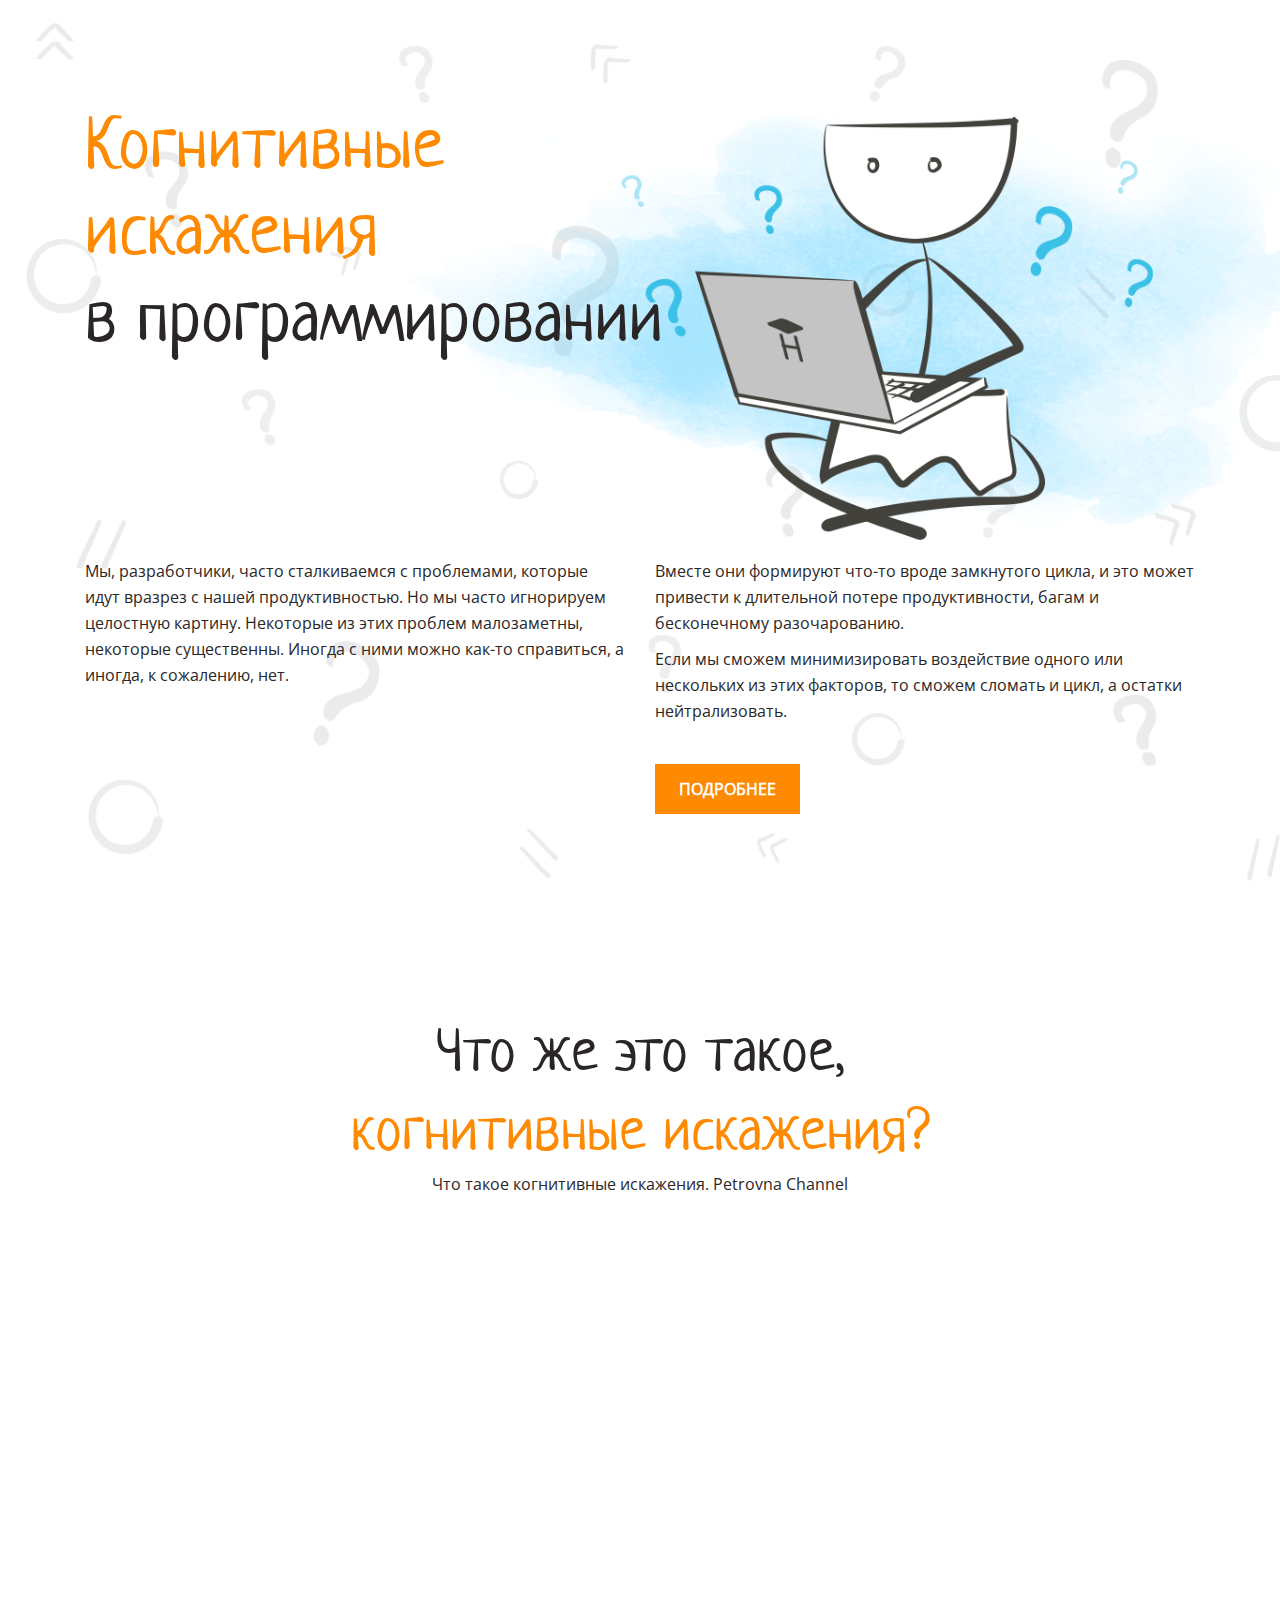
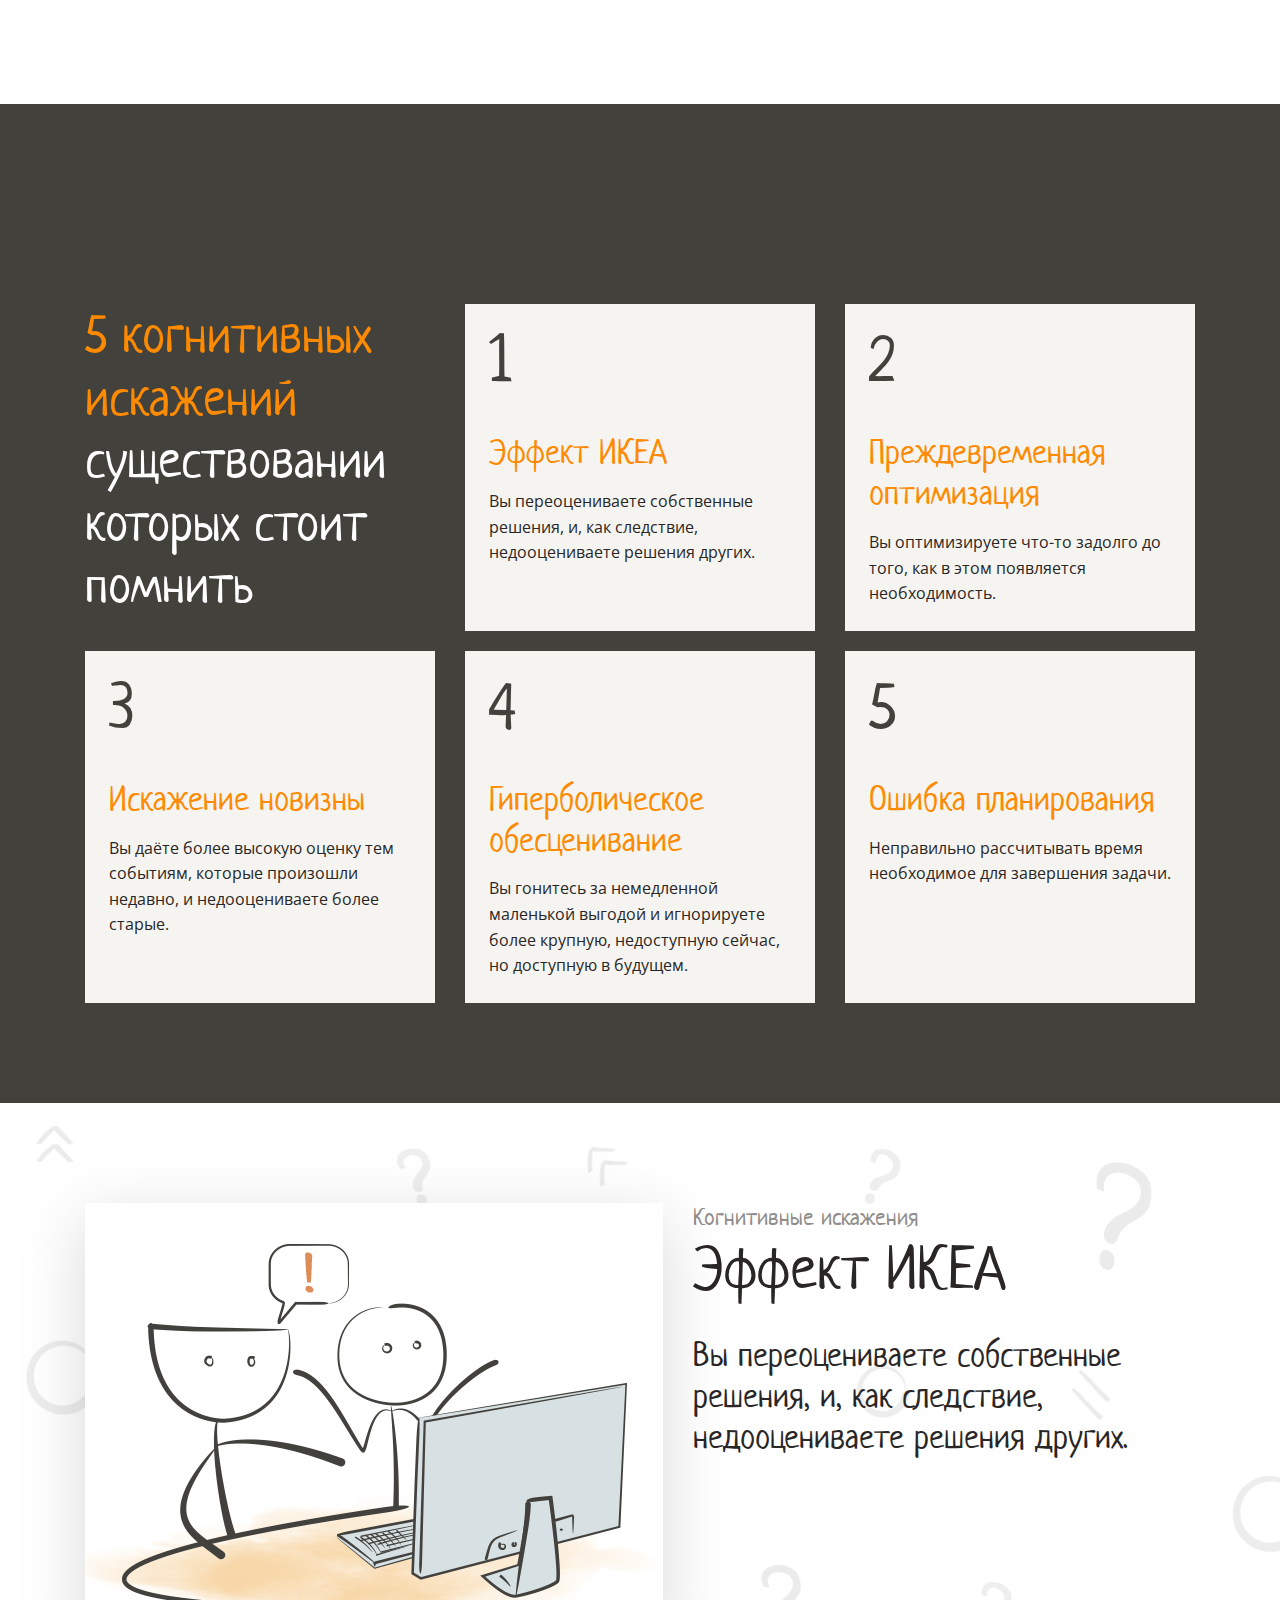
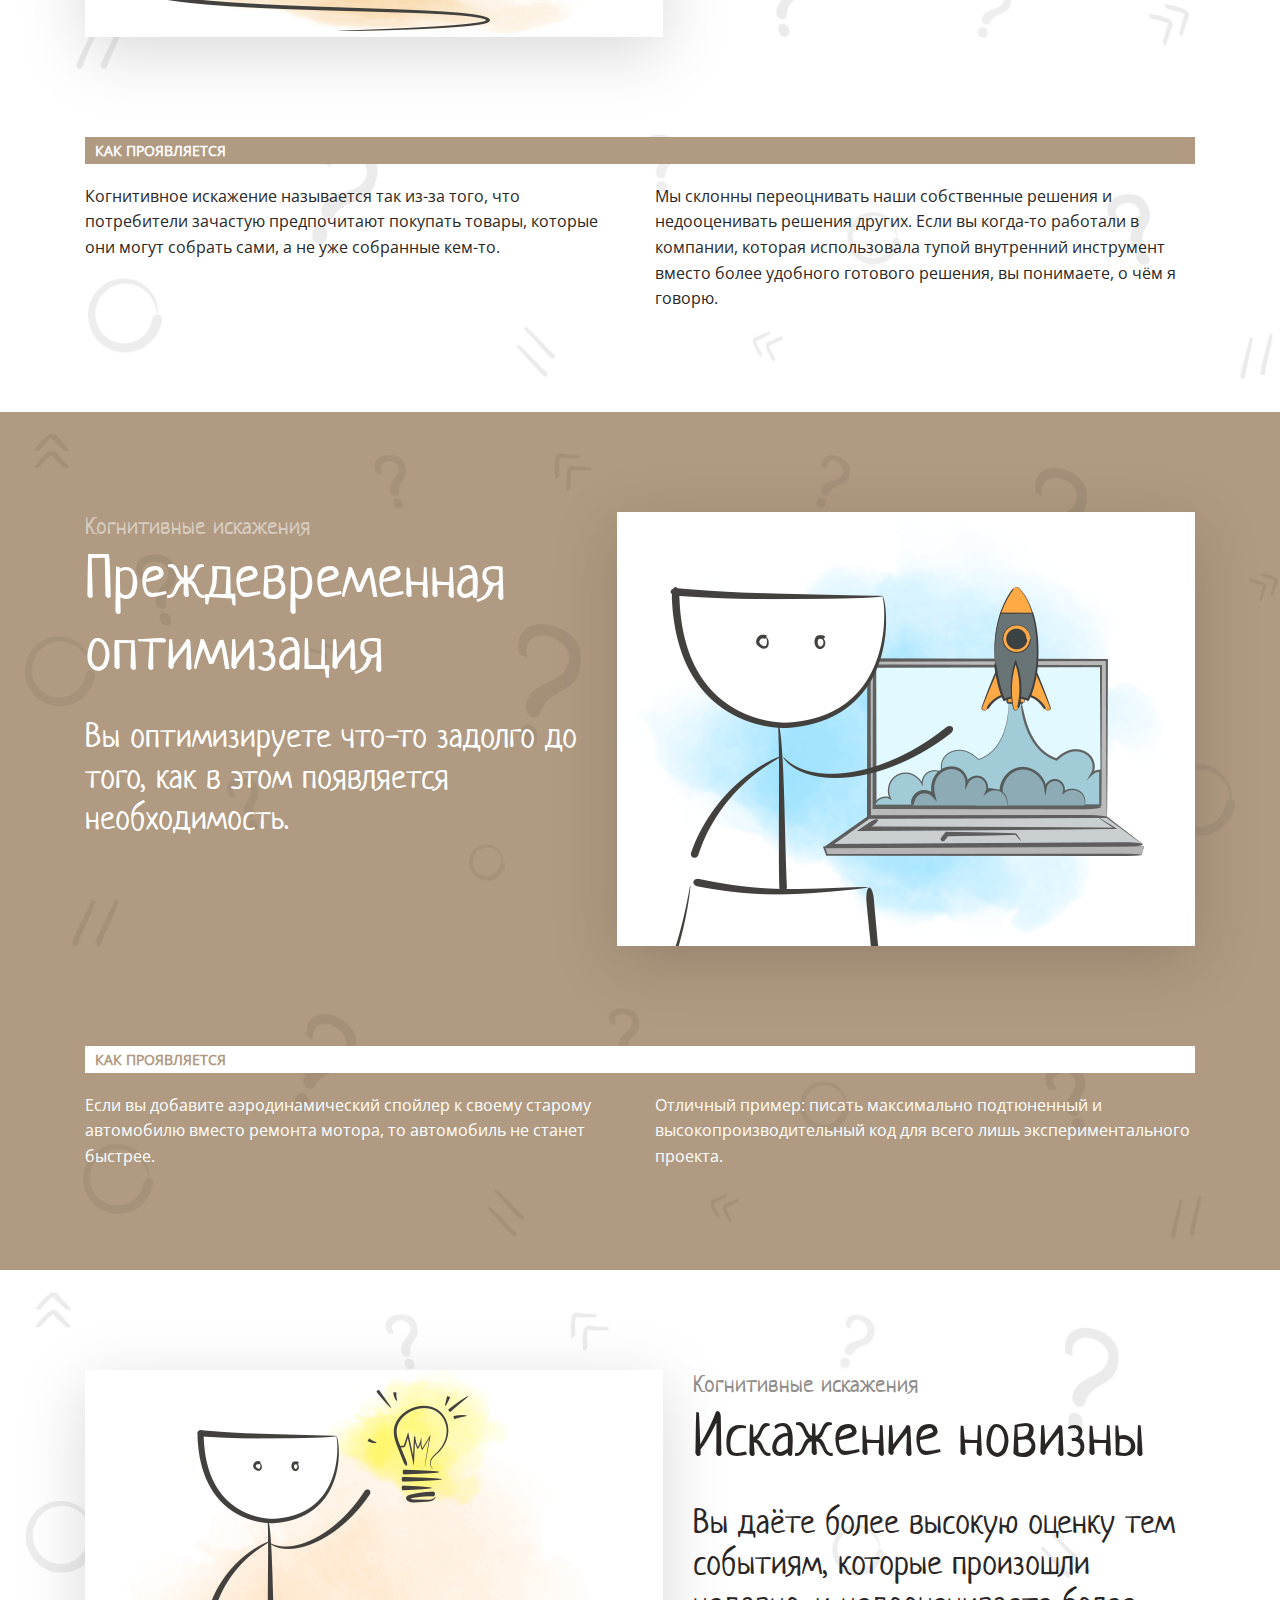
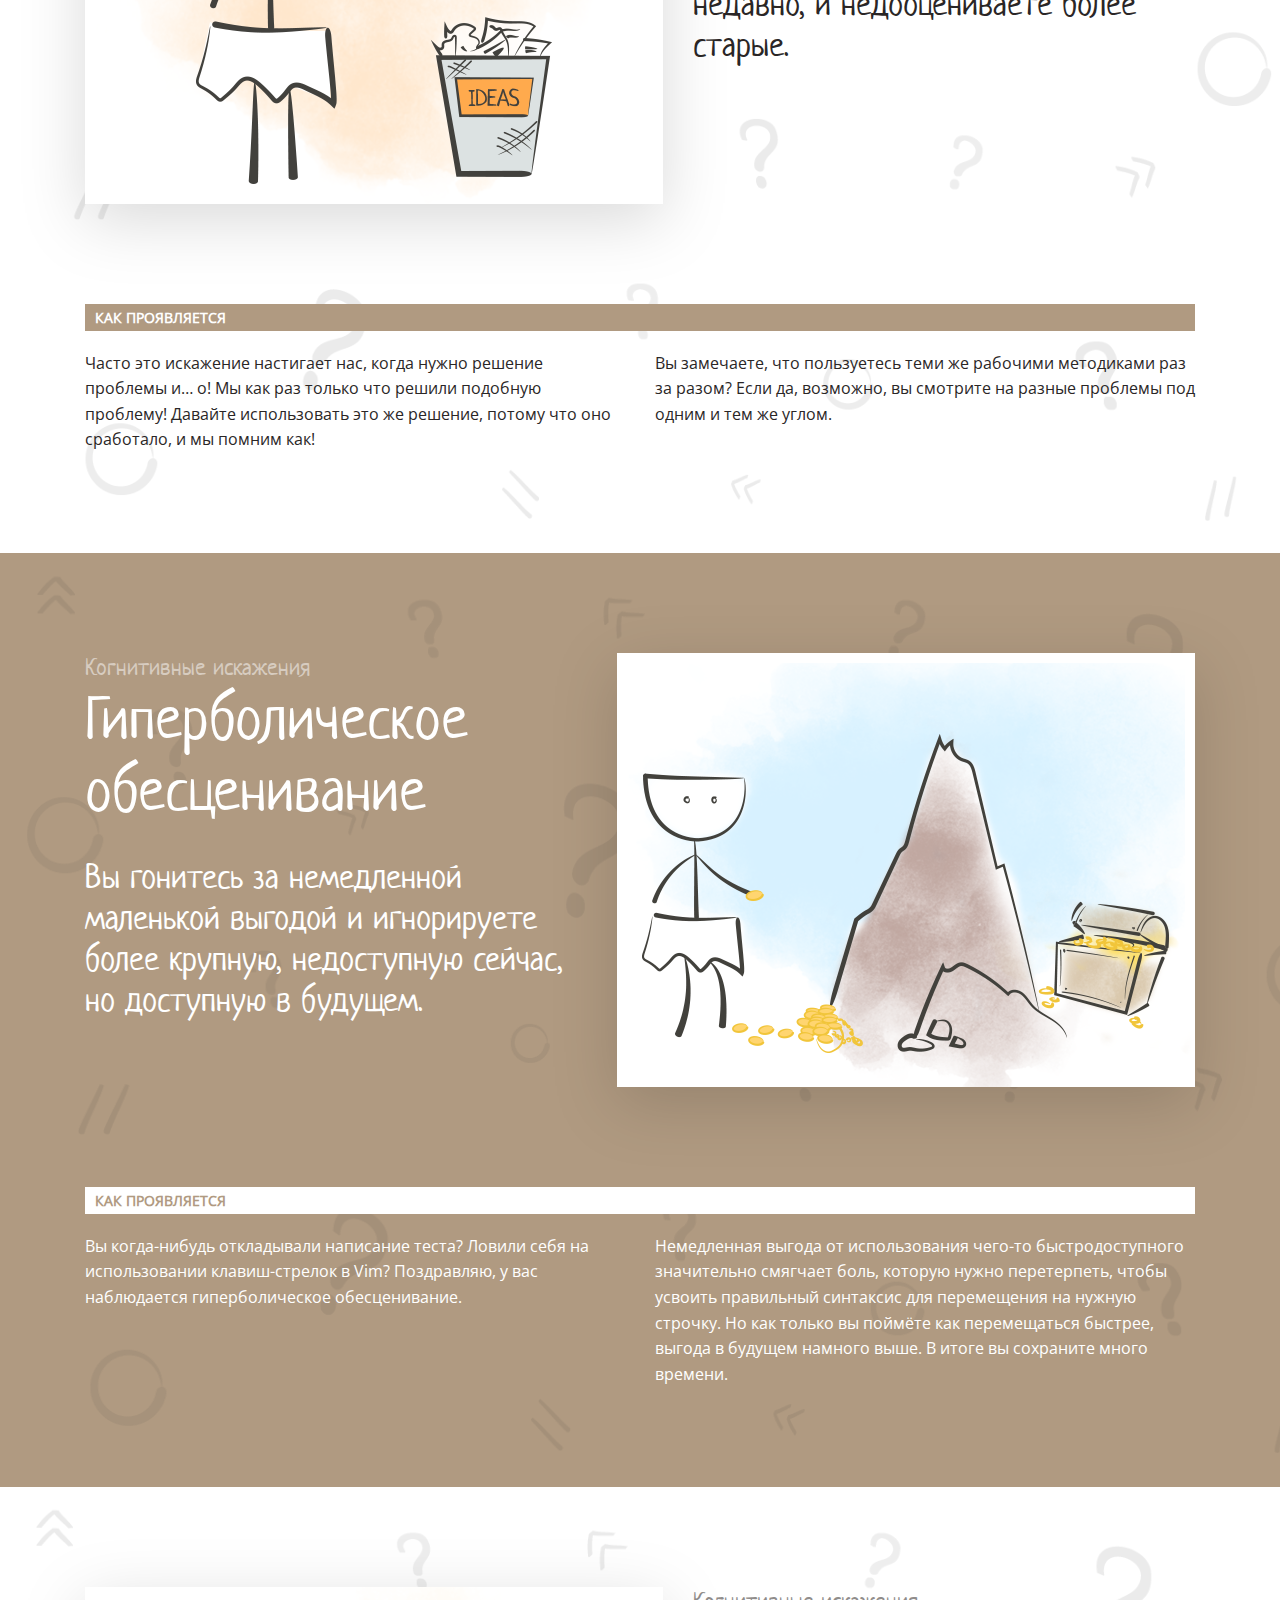
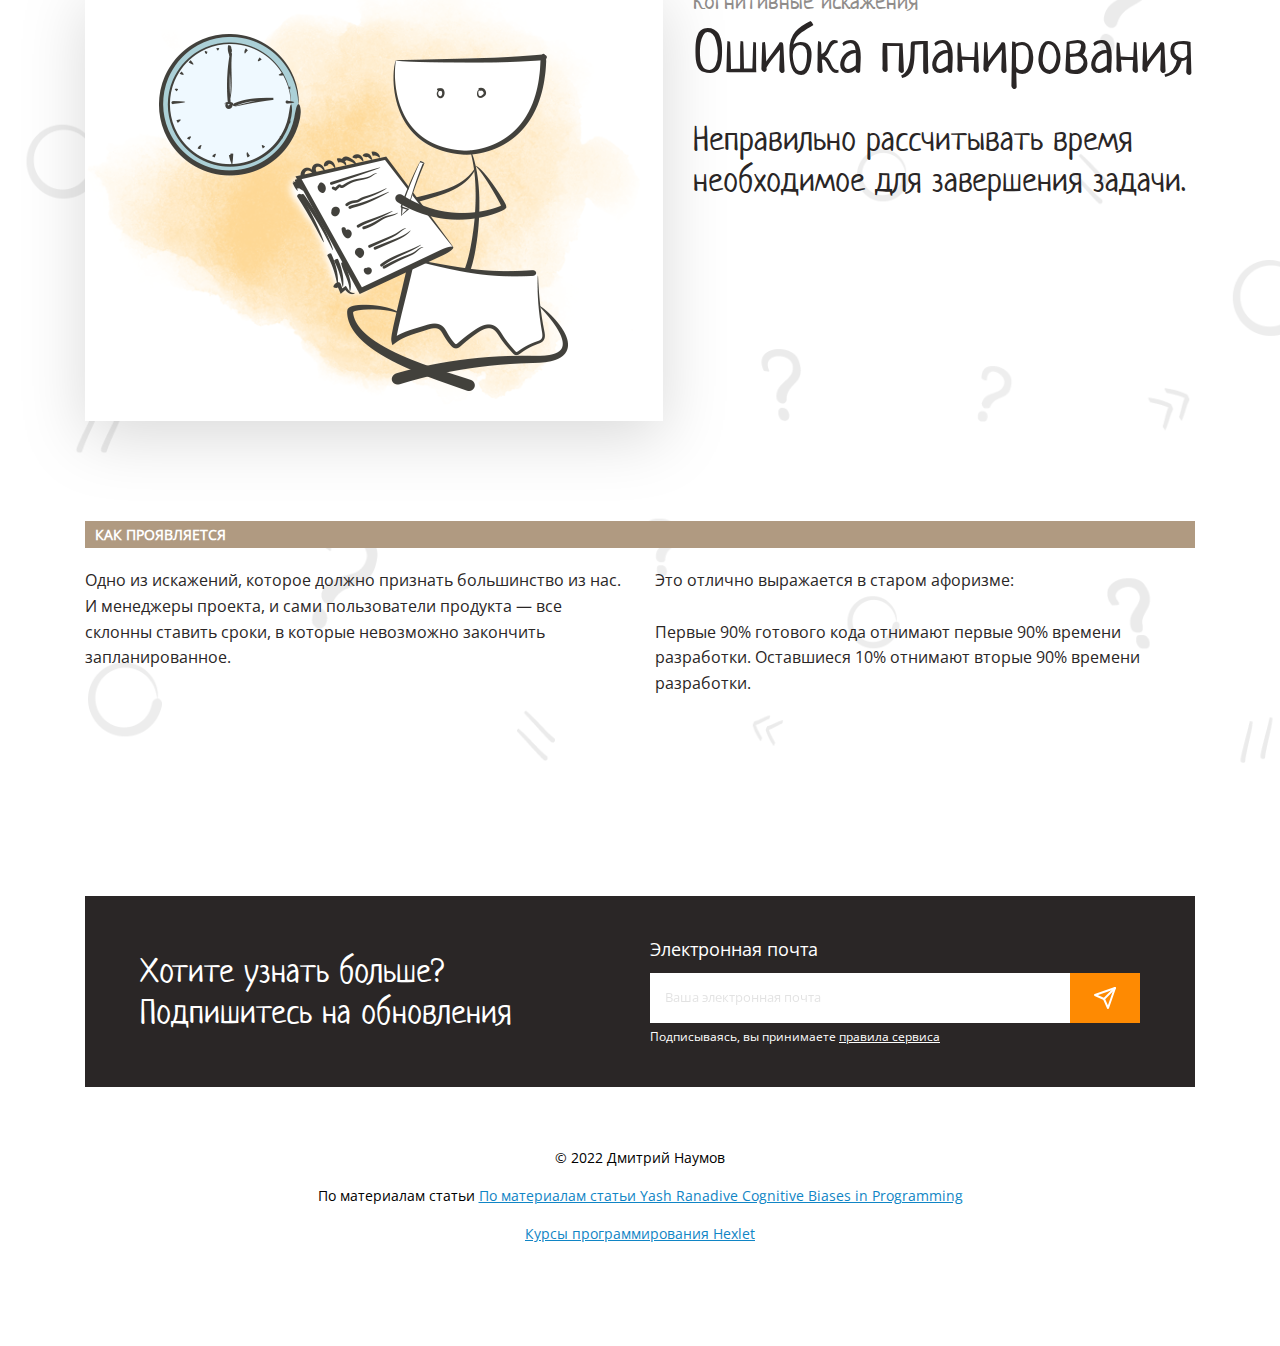
==== commit 4faf7c95: "v .1.0" ====
--- a/src/index.html
+++ b/src/index.html
@@ -270,8 +270,29 @@
             </div>
         </section>
     </main>
-    <footer>
-
+    <footer class="footer">
+        <div class="container footer-container">
+            <div class="footer-mailing">
+                <p class="footer-text">Хотите узнать больше?<br> Подпишитесь на обновления</p>
+                <div class="footer-group">
+                    <p class="footer-mailing-title">Электронная почта</p>
+                    <form class="footer-form">
+                        <input type="email" class="footer-input" placeholder="Ваша электронная почта">
+                        <button class="footer-button"></button>
+                    </form>
+                    <p class="footer-agreement">Подписываясь, вы принимаете <a href="#" class="footer-link">правила
+                            сервиса</a></p>
+                </div>
+            </div>
+            <div class="footer-info">
+                <p class="footer-copy">&copy; 2022 Дмитрий Наумов</p>
+                <p class="footer-info-item">По материалам статьи <a
+                        href="https://medium.com/hackernoon/cognitive-biases-in-programming-5e937707c27b"
+                        class="footer-info-item-link">По материалам статьи Yash Ranadive Cognitive Biases in
+                        Programming</a></p>
+                <a href="https://ru.hexlet.io/my" class="footer-info-item-link">Курсы программирования Hexlet</a>
+            </div>
+        </div>
     </footer>
 </body>
 
--- a/src/styles/style.css
+++ b/src/styles/style.css
@@ -401,3 +401,171 @@
     color: var(--white);
 }
 
+
+.footer-container {
+    padding-top: 100px;
+    padding-bottom: 100px;
+}
+
+.footer-mailing {
+    display: flex;
+    gap: 117px;
+    align-items: center;
+    justify-content: space-between;
+    padding: 0 55px;
+  
+    background-color: var(--dark);
+  }
+  
+  .footer-text {
+    width: 100%;
+    max-width: 393px;
+    margin: 55px 0;
+  
+    color: var(--white);
+    font-weight: normal;
+    font-size: 34px;
+    font-family: Neucha;
+    font-style: normal;
+    line-height: 118%;
+  }
+  
+  .footer-mailing-title {
+    display: inline-block;
+    margin: 0;
+    margin-bottom: 9px;
+  
+    color: var(--white);
+    font-weight: normal;
+    font-size: 18px;
+    font-family: "Open Sans";
+    font-style: normal;
+  
+    line-height: 160%;
+  }
+  
+  .footer-group {
+    width: 100%;
+    max-width: 100%;
+    height: auto;
+  }
+  
+  .footer-form {
+    display: flex;
+  }
+  
+  .footer-input {
+    box-sizing: border-box;
+    width: 100%;
+    max-width: 420px;
+    height: 50px;
+    padding: 15px;
+    border: none;
+  }
+  
+  .footer-input:focus {
+    outline: none;
+  }
+  
+  .footer-input::placeholder {
+    color: #757575;
+    font-weight: normal;
+    font-size: 13.1px;
+    font-family: "Open Sans", sans-serif;
+    font-style: normal;
+    line-height: 160%;
+  
+    opacity: 0.2;
+  }
+  
+  .footer-button {
+    position: relative;
+  
+    width: 70px;
+    height: 50px;
+    padding: 0;
+    border: none;
+  
+    background-color: var(--main);
+  
+    outline: none;
+    cursor: pointer;
+  }
+  
+  .footer-button:hover {
+    background-color: #ea7600;
+  }
+  
+  .footer-button::before {
+    position: absolute;
+    top: 0;
+    left: 0;
+  
+    width: 100%;
+    height: 100%;
+  
+    background: url("../images/send.svg") center no-repeat;
+  
+    content: "";
+  }
+  
+  .footer-agreement {
+    display: inline-block;
+    margin: 0;
+  
+    color: var(--white);
+    font-weight: normal;
+    font-size: 12px;
+    font-family: "Open Sans", sans-serif;
+    font-style: normal;
+    line-height: 160%;
+  }
+  
+  .footer-link {
+    color: inherit;
+  }
+  
+  .footer-info {
+    display: flex;
+    flex-direction: column;
+    gap: 16px;
+    align-items: center;
+    justify-content: center;
+    margin-top: 60px;
+  }
+  
+  .footer-copy {
+    margin: 0;
+  
+    color: #000;
+    font-weight: normal;
+    font-size: 14px;
+    font-family: "Open Sans", sans-serif;
+    font-style: normal;
+    line-height: 160%;
+    text-align: center;
+  }
+  
+  .footer-info-item {
+    margin: 0;
+  
+    color: #000;
+    font-weight: normal;
+    font-size: 14px;
+    font-family: "Open Sans", sans-serif;
+    font-style: normal;
+    line-height: 160%;
+    text-align: center;
+  }
+  
+  .footer-info-item-link {
+    margin: 0;
+  
+    color: #1085c5;
+    font-weight: normal;
+    font-size: 14px;
+    font-family: "Open Sans", sans-serif;
+    font-style: normal;
+    line-height: 160%;
+    text-decoration-line: underline;
+  }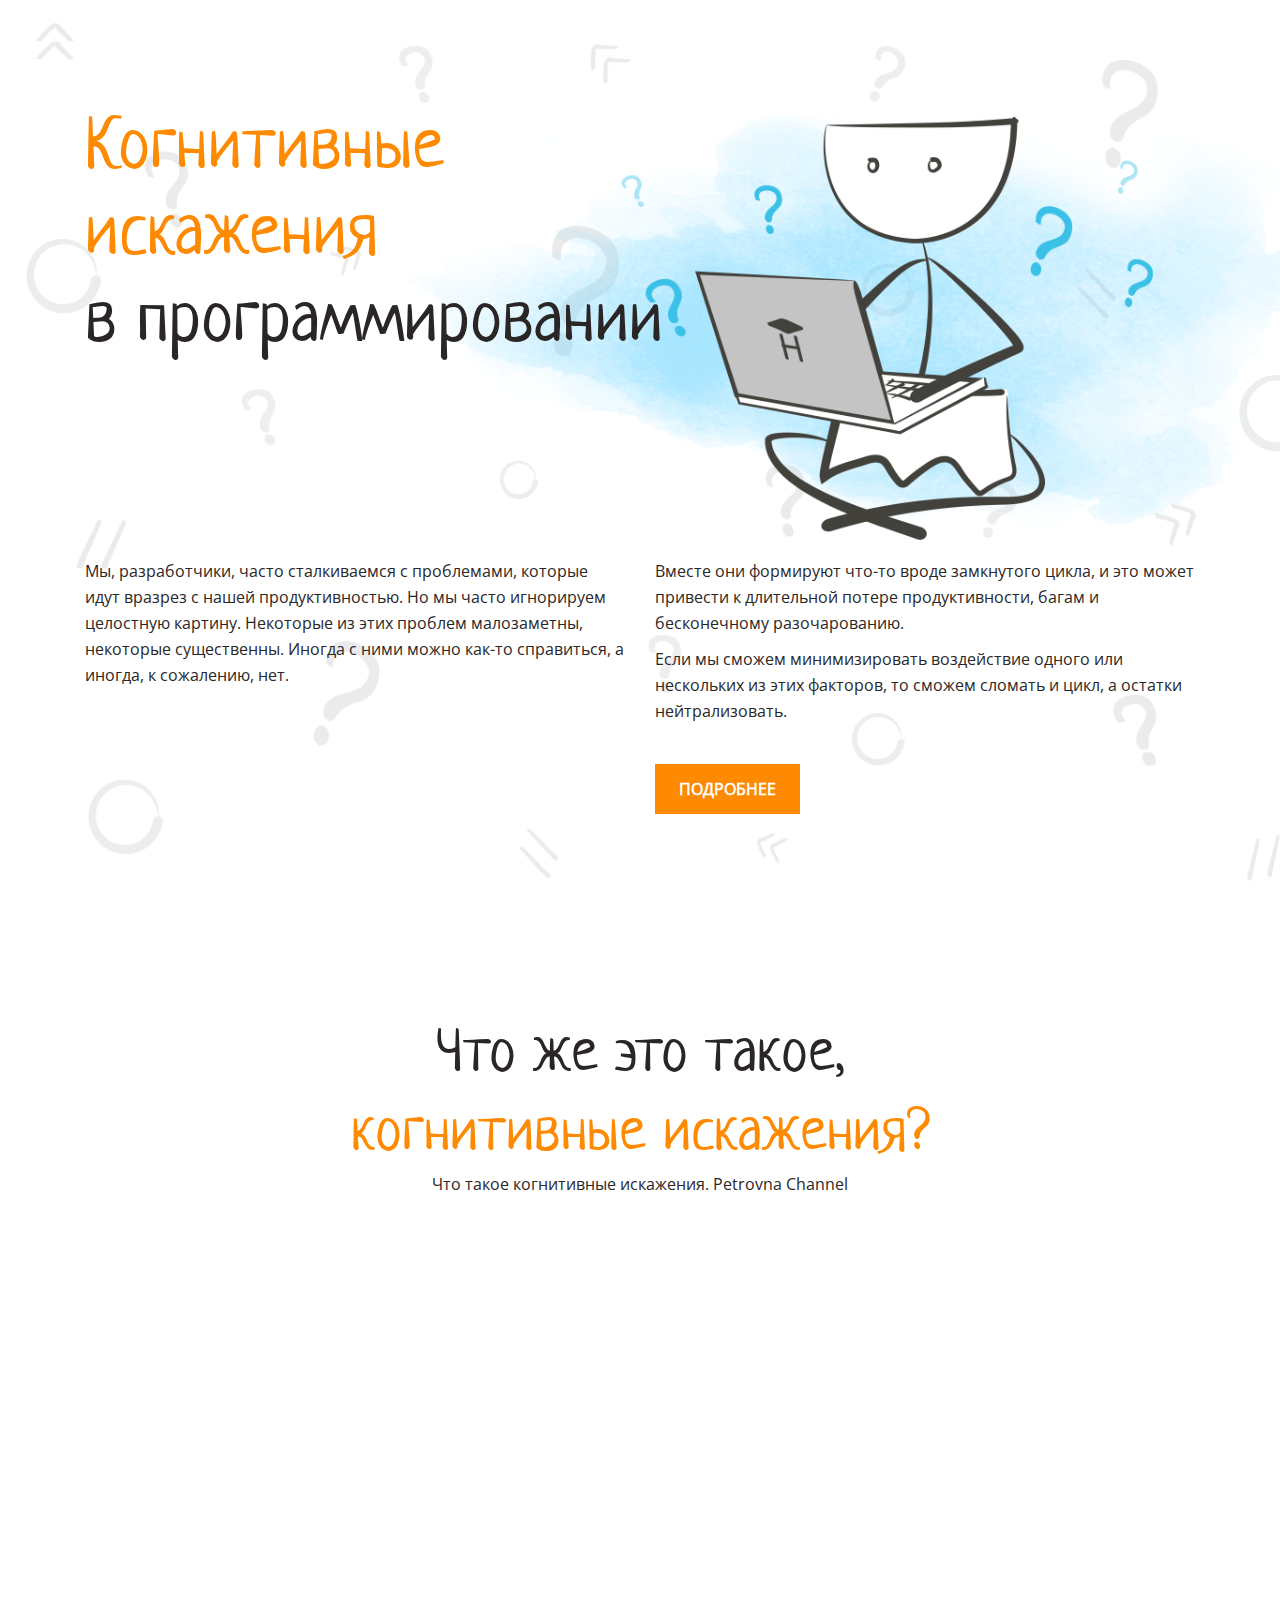
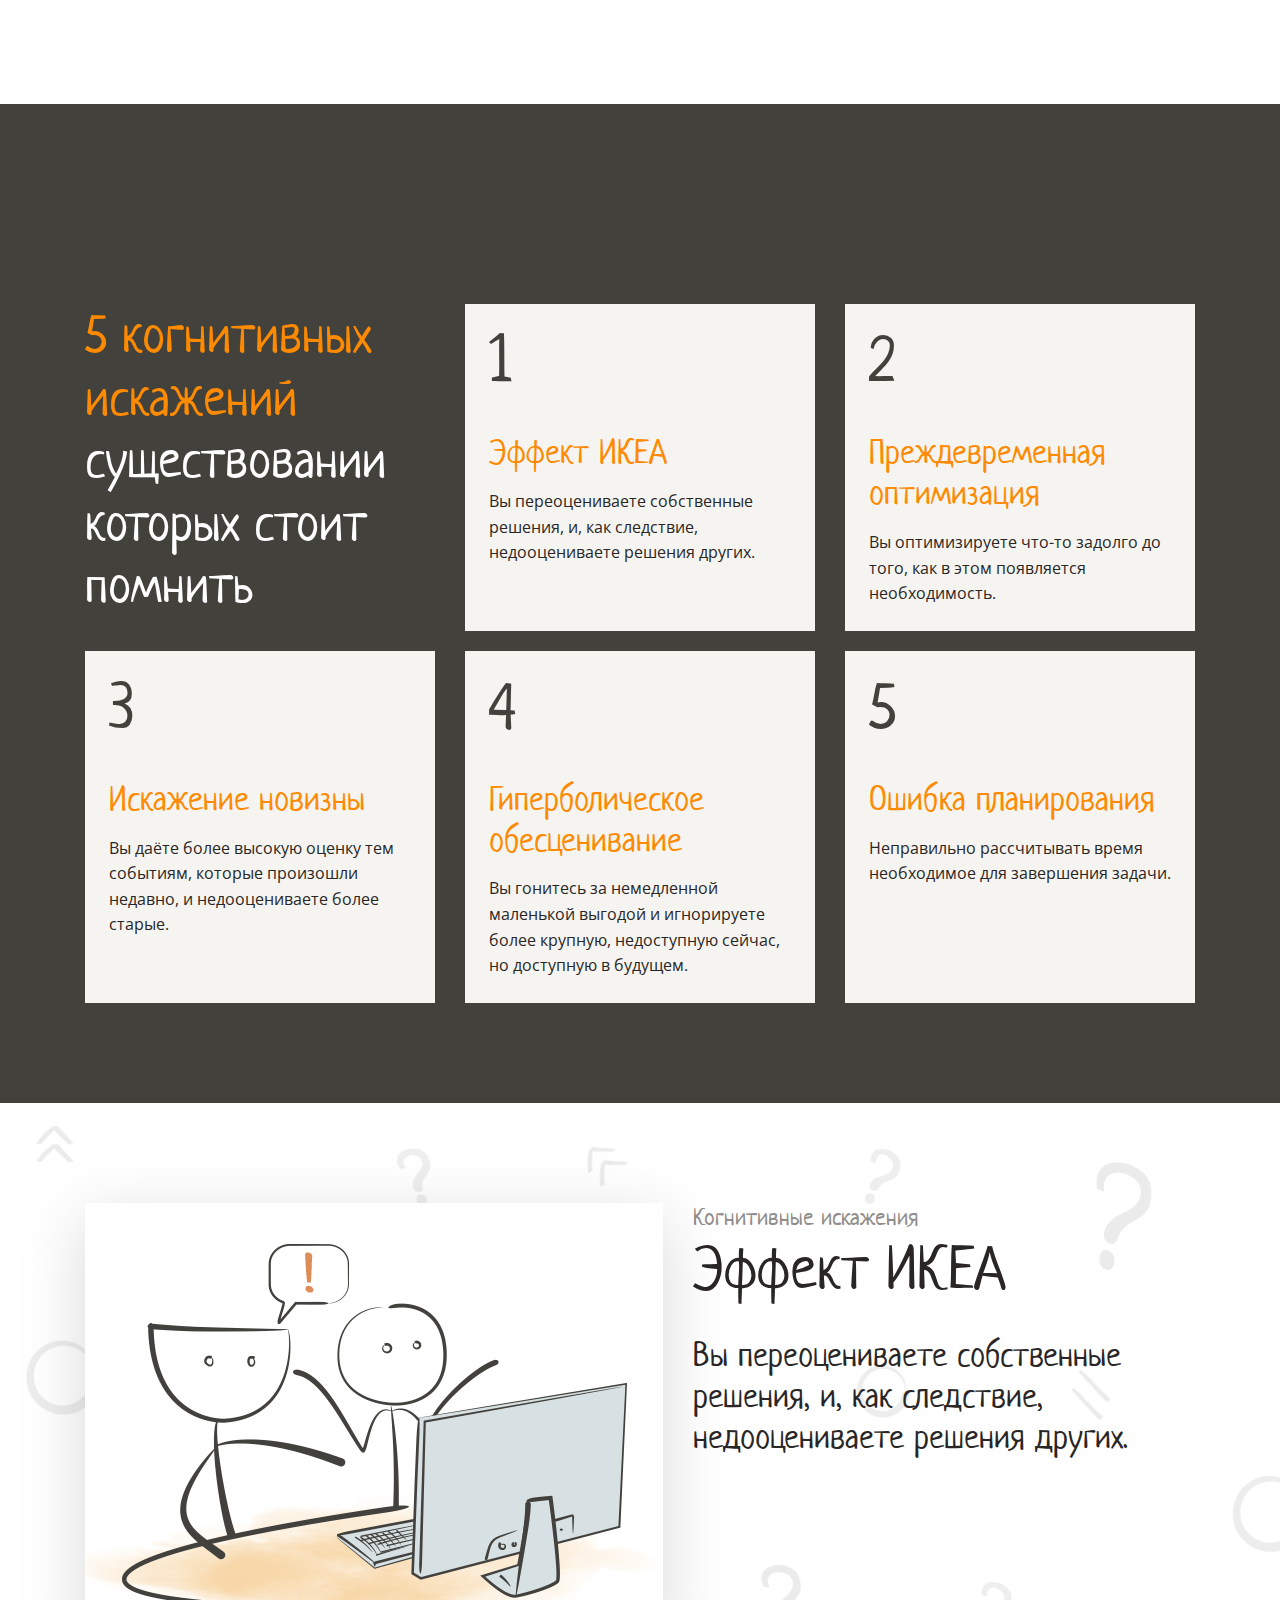
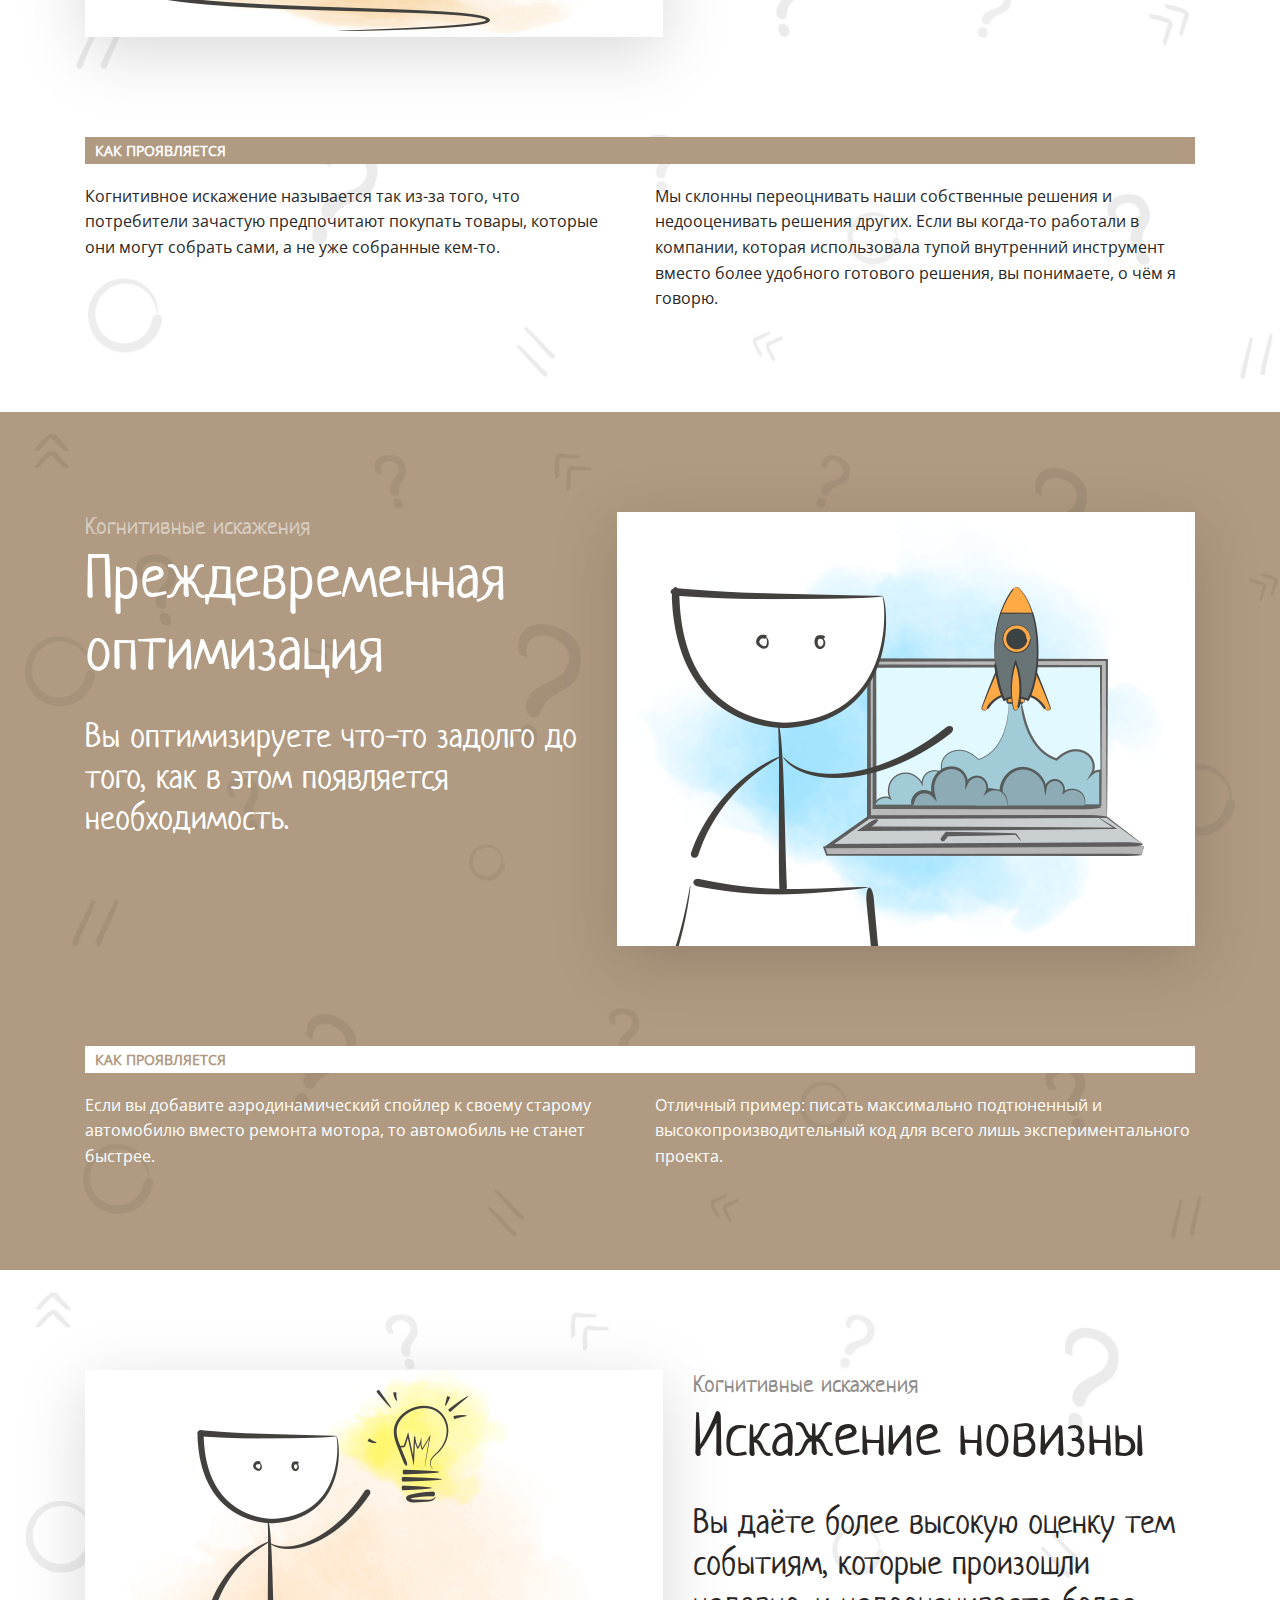
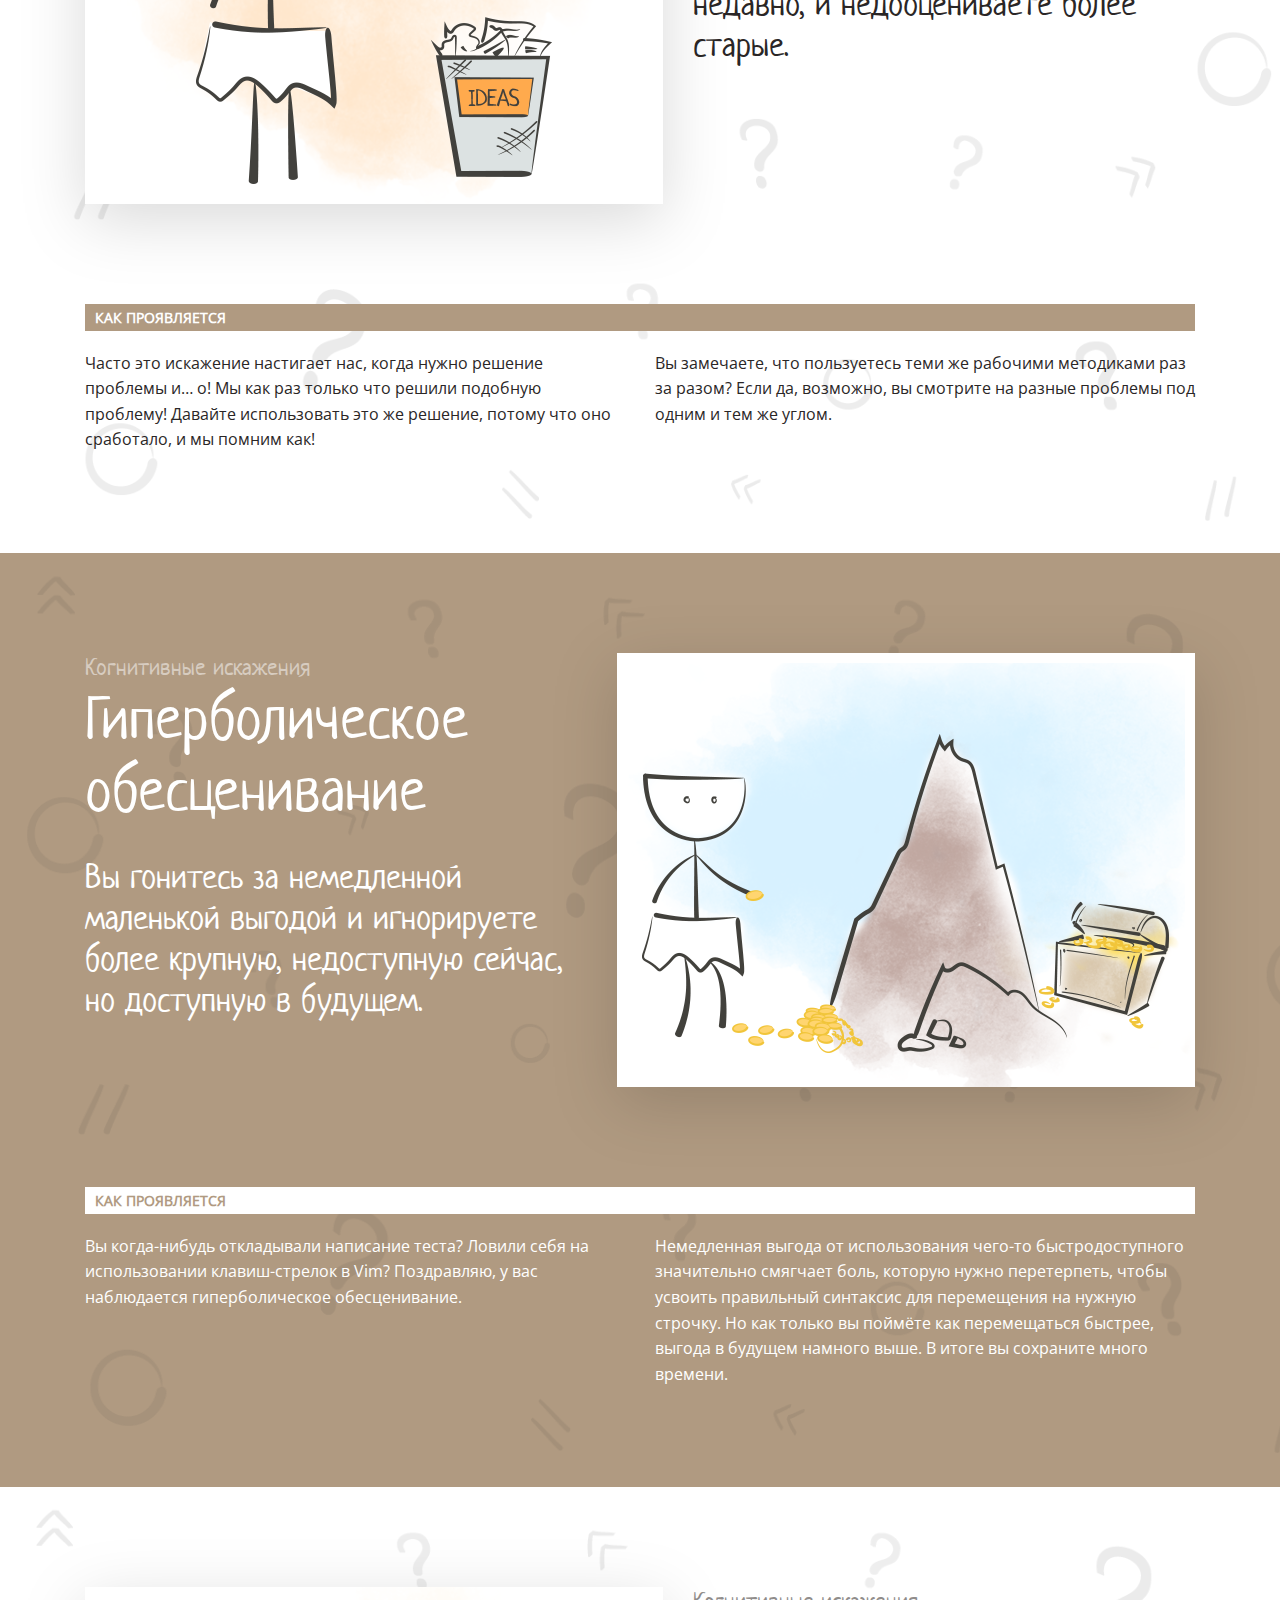
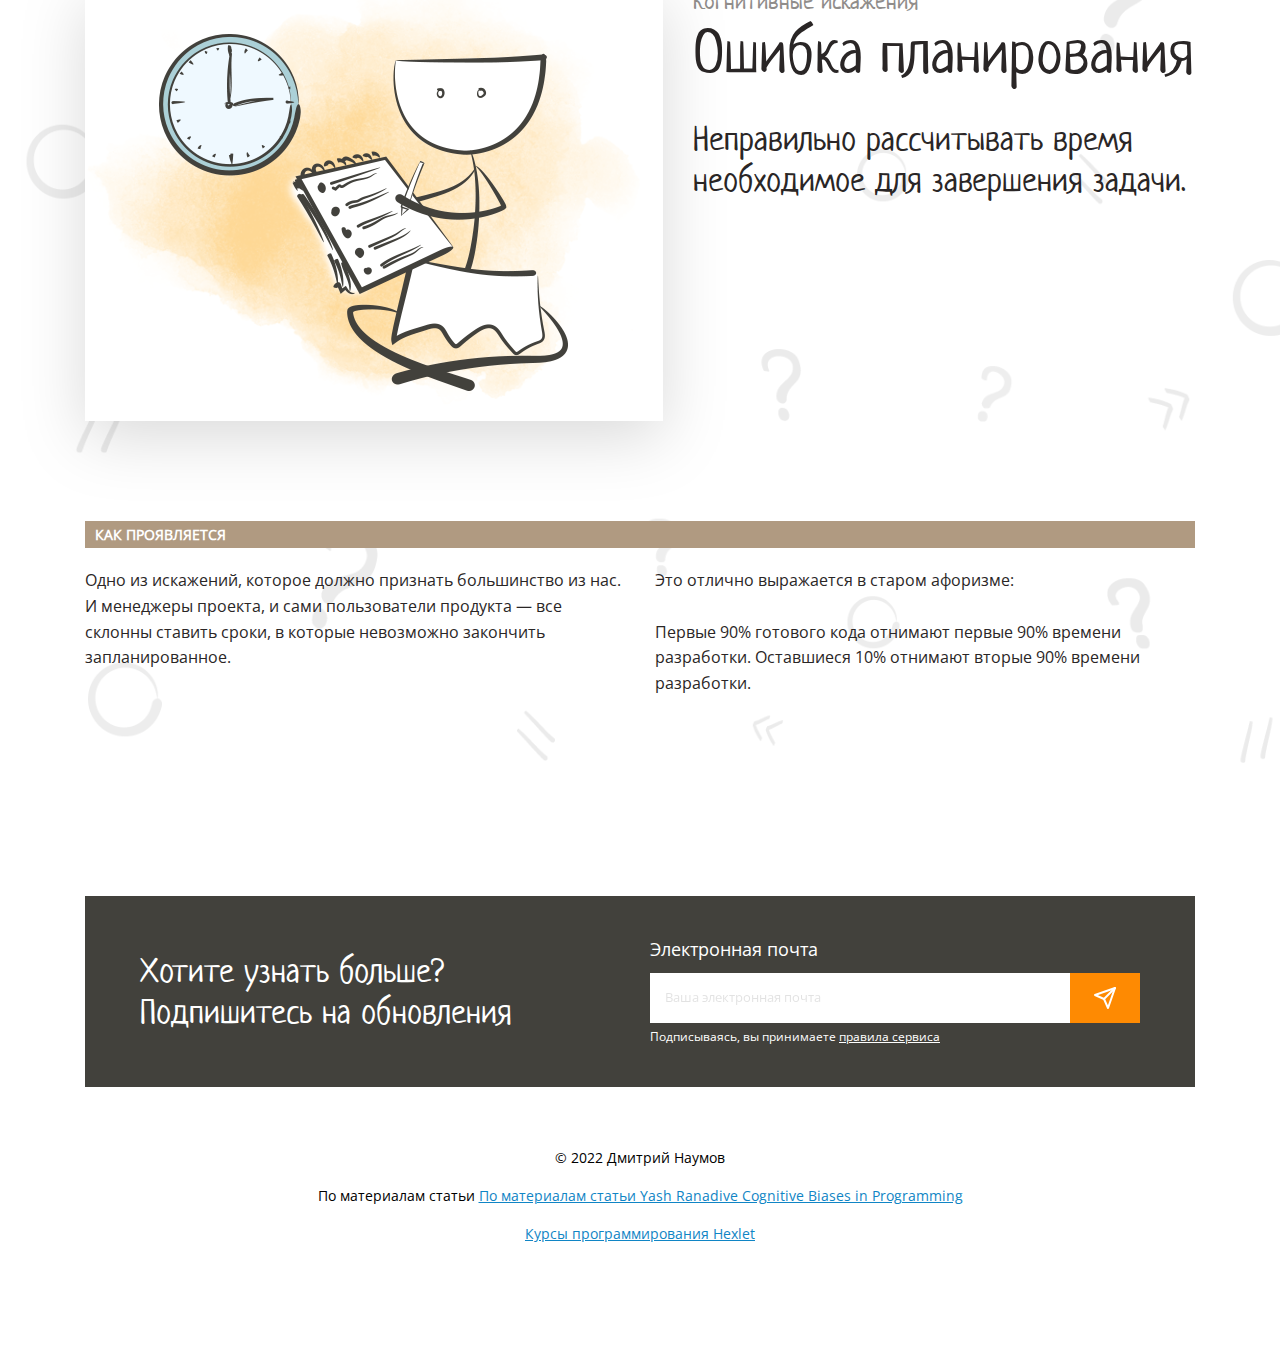
==== commit caeed256: "fix" ====
--- a/src/index.html
+++ b/src/index.html
@@ -103,7 +103,7 @@
             <div class="container">
                 <div class="effect-flex p-100">
                     <div class="effect">
-                        <img class="image-effect" src="../src/images/1.png" alt="Эффект ИКЕА">
+                        <img class="image-effect" src="/src/images/1.png" alt="Эффект ИКЕА">
                     </div>
                     <div class="effect-text">
                         <p class="effect-subtitle">Когнитивные искажения</p>
--- a/src/styles/style.css
+++ b/src/styles/style.css
@@ -414,7 +414,7 @@
     justify-content: space-between;
     padding: 0 55px;
   
-    background-color: var(--dark);
+    background-color: var(--basic-dark);
   }
   
   .footer-text {
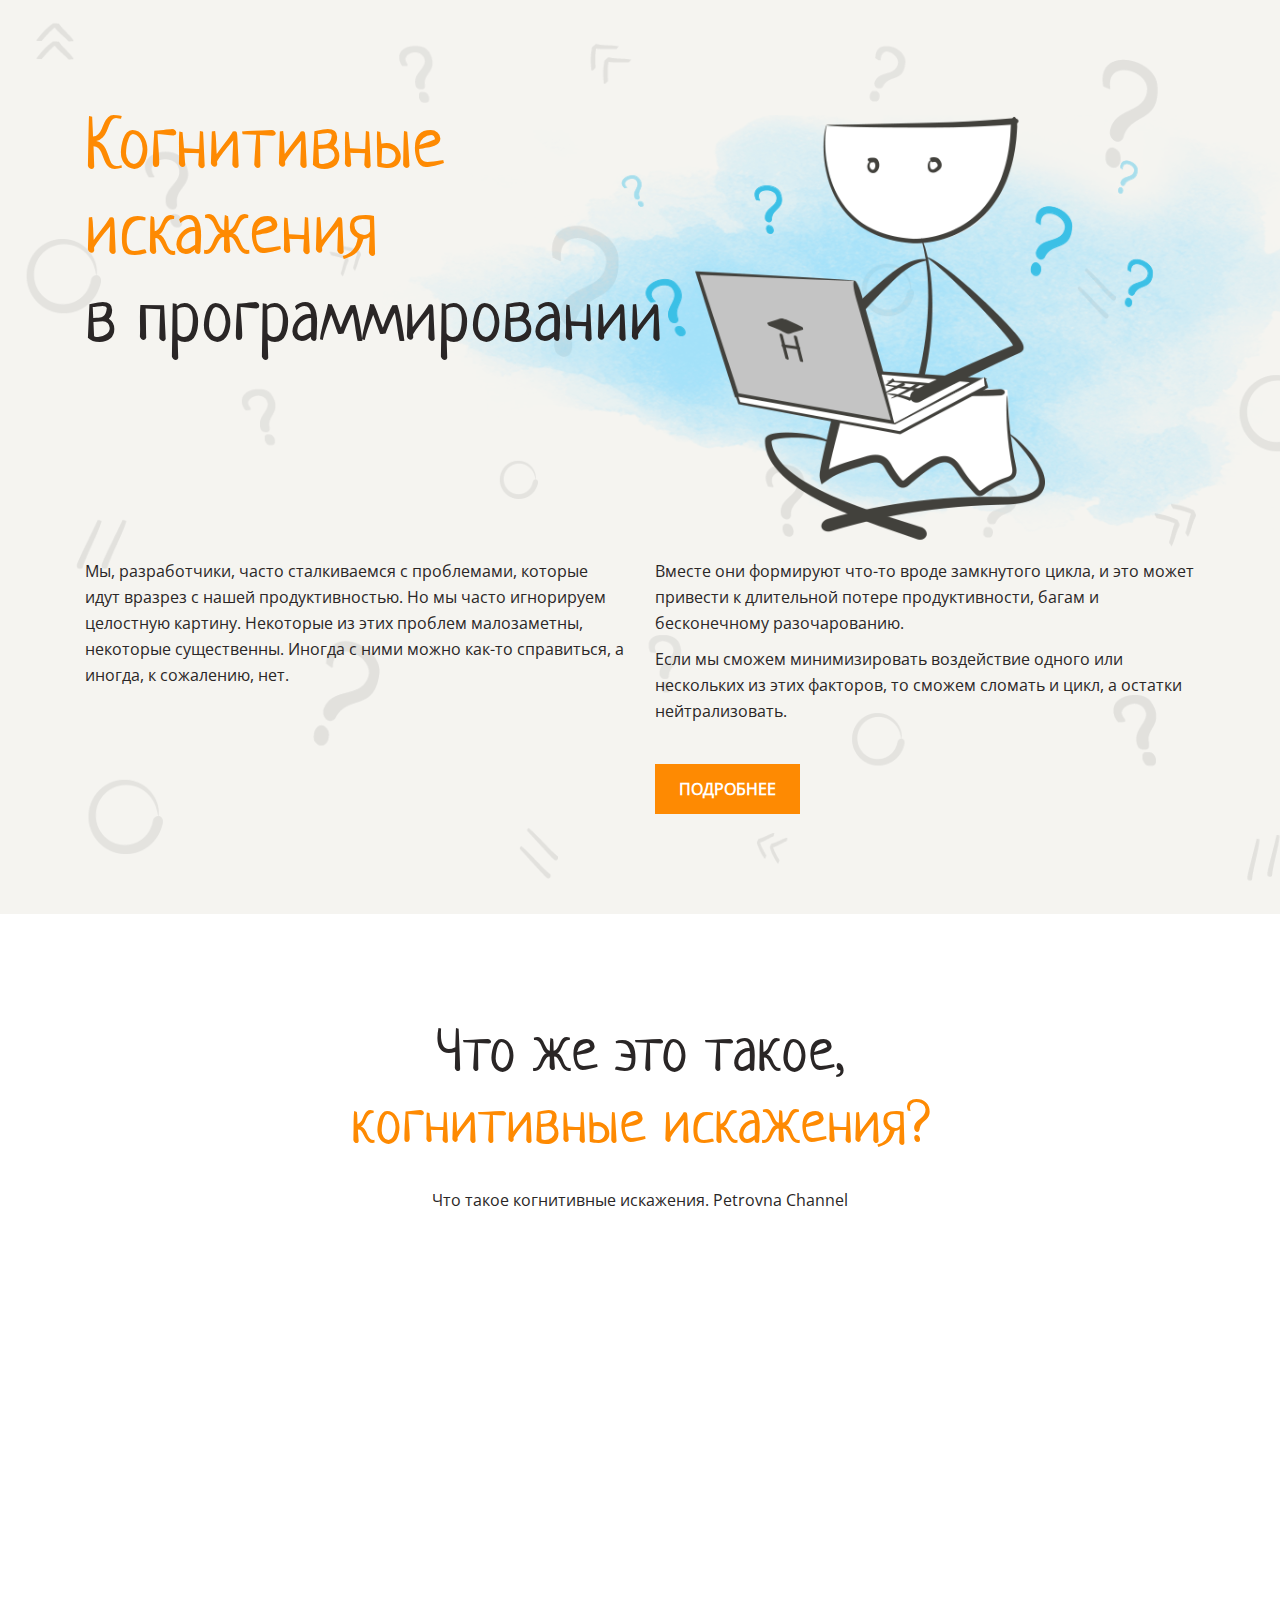
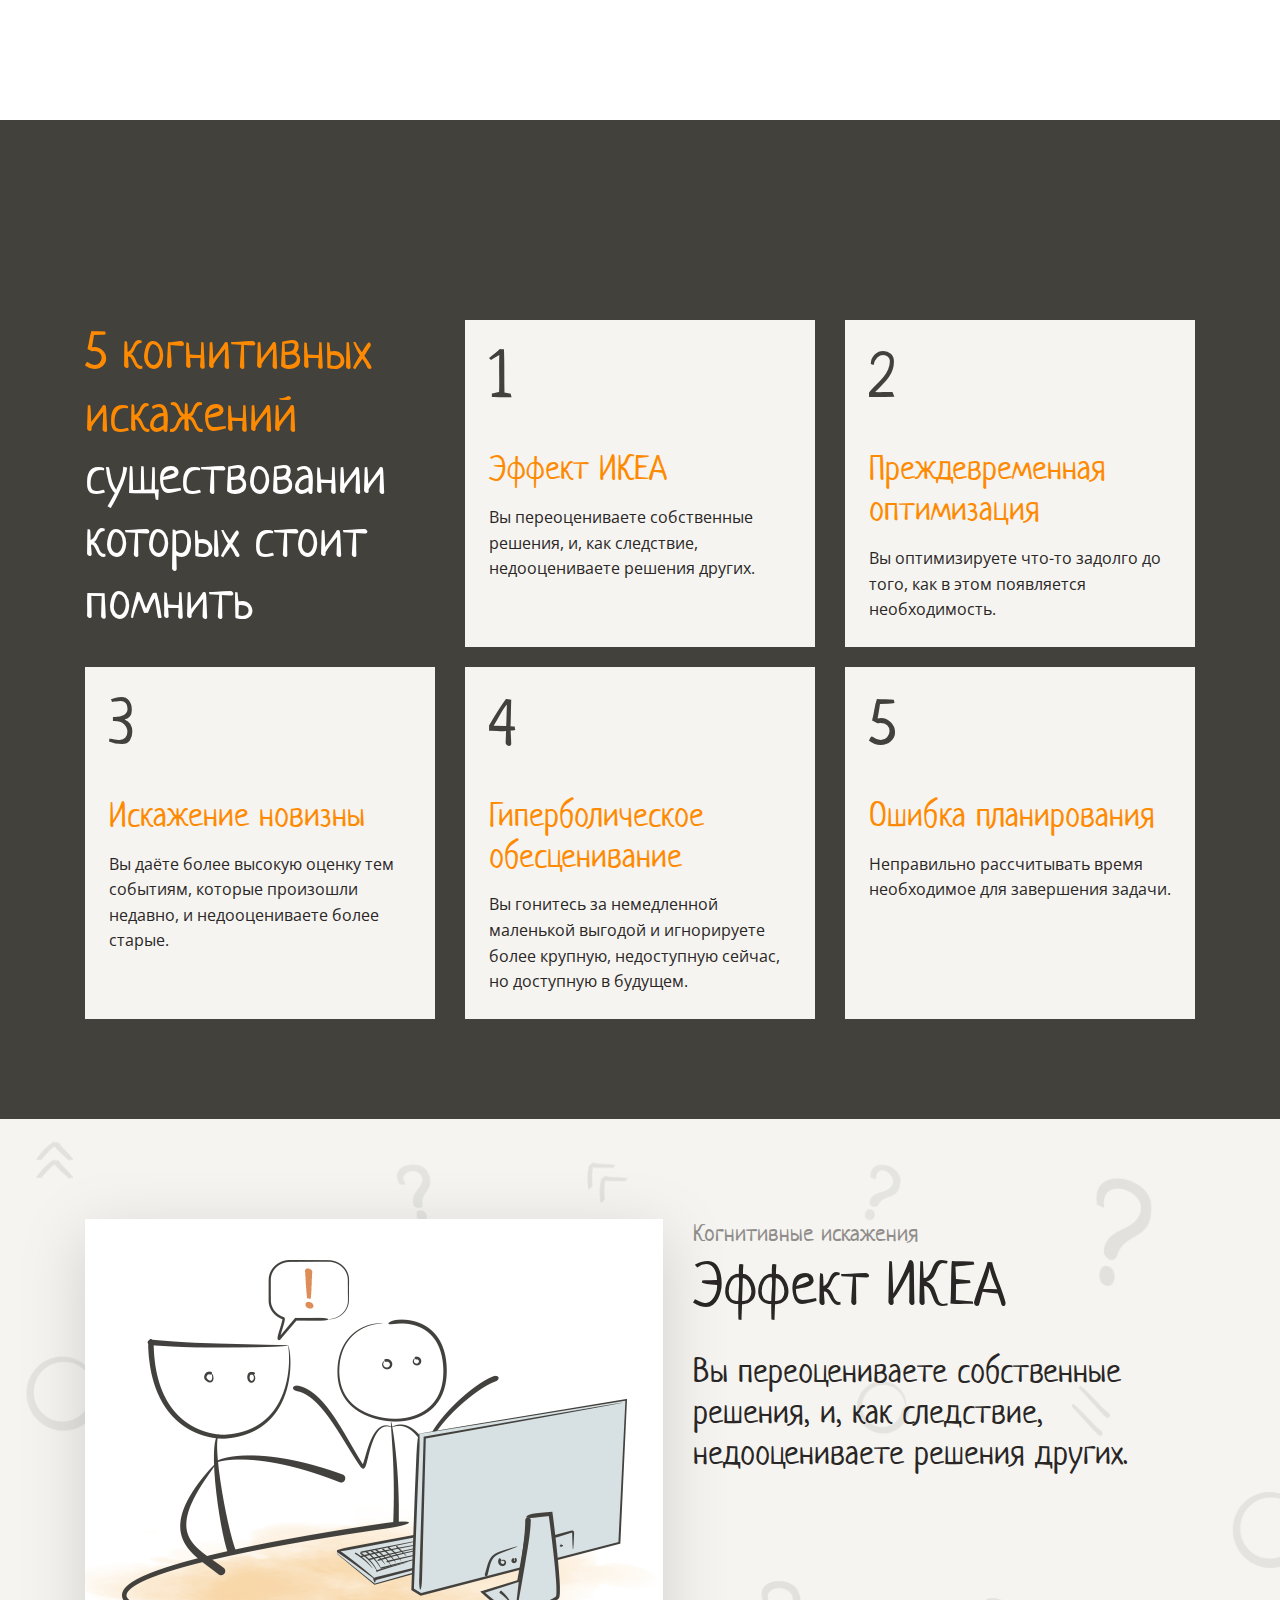
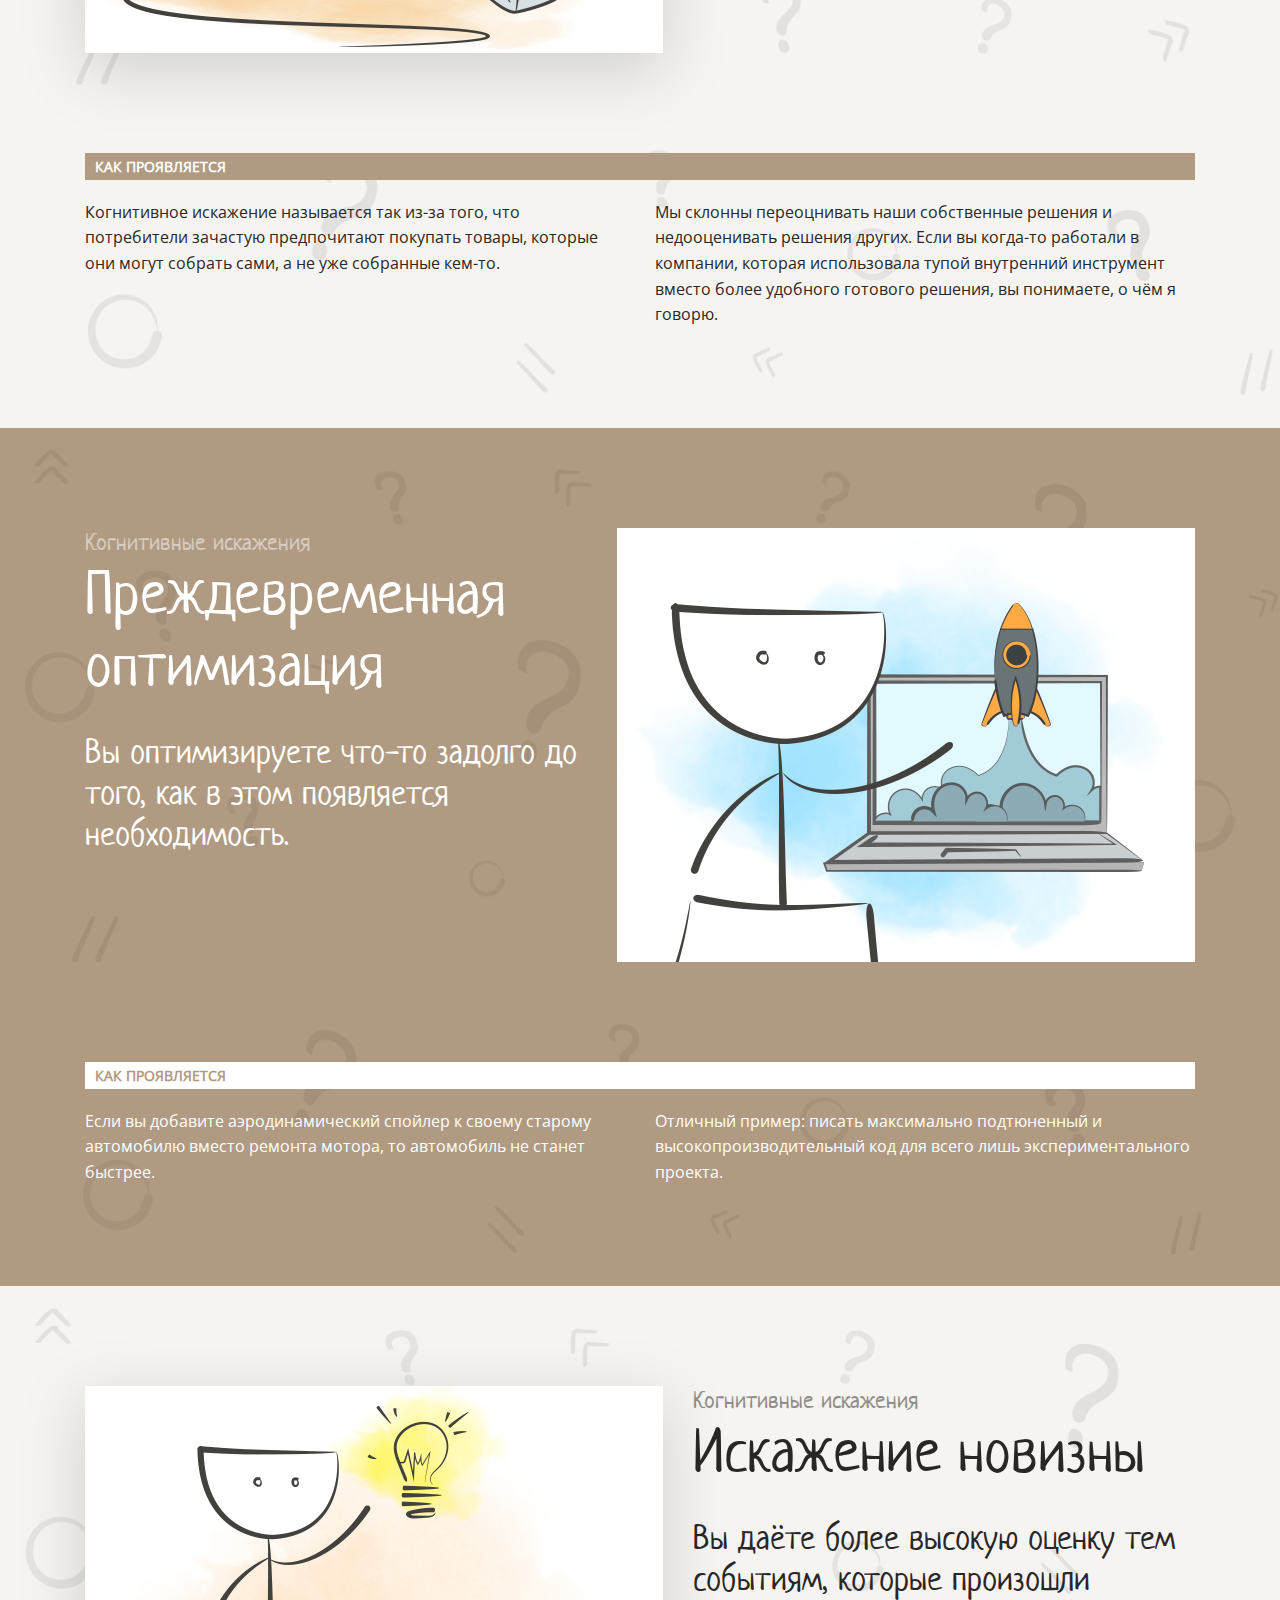
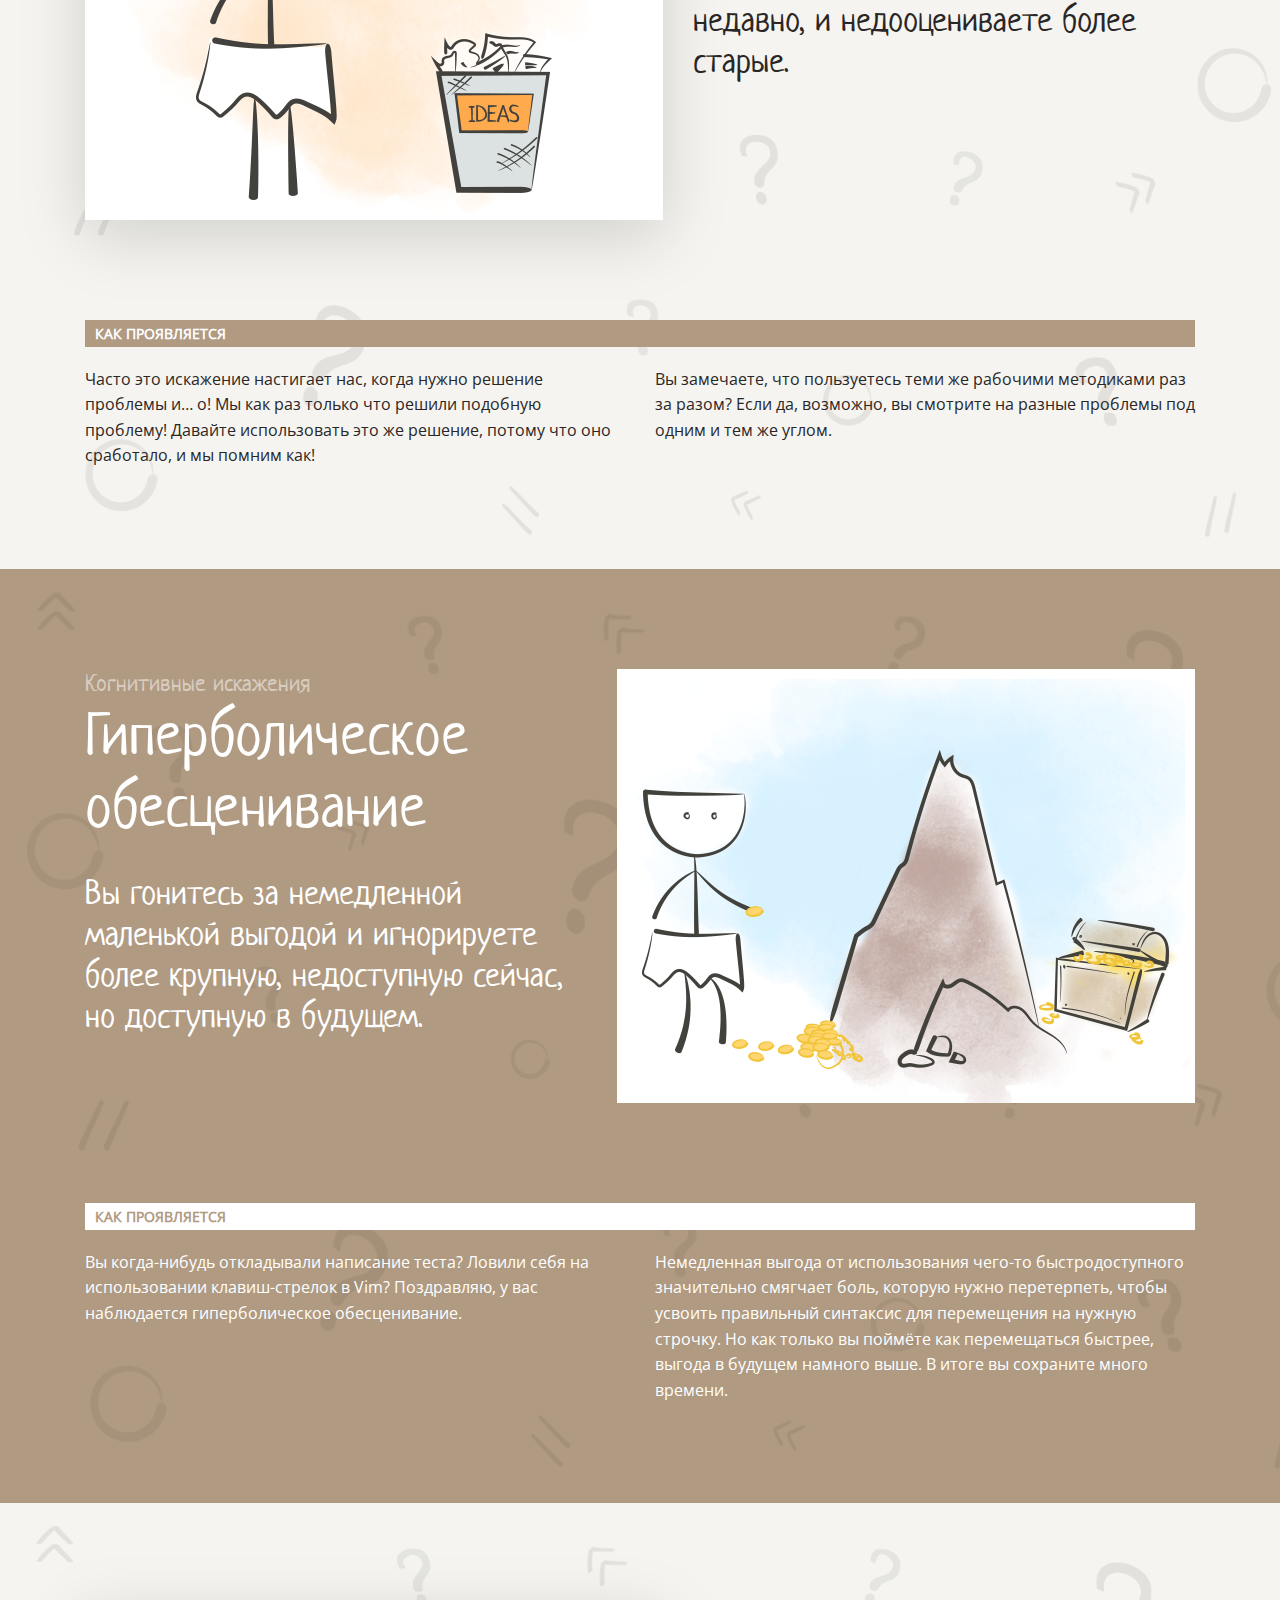
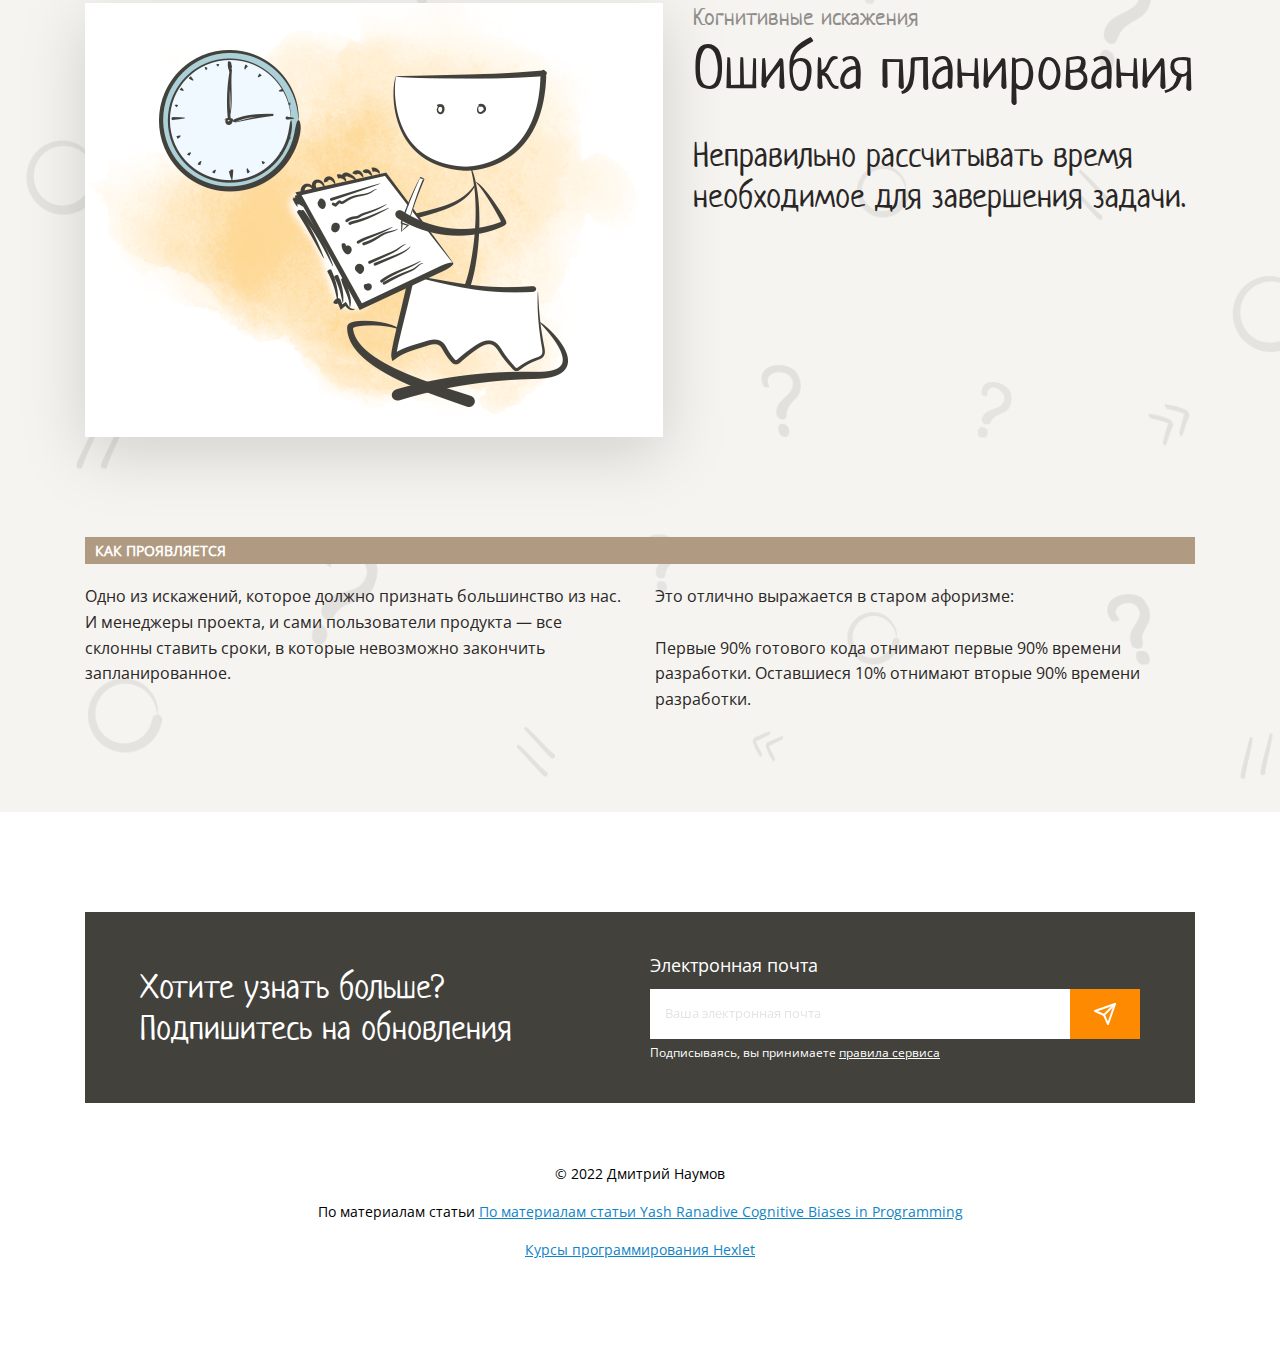
==== commit 1e9cb6a9: "fix-done" ====
--- a/src/index.html
+++ b/src/index.html
@@ -17,7 +17,7 @@
                 <h1><span class="text-orange">Когнитивные</span> <br> <span class="text-orange">искажения</span> <br>
                     <span class="text-dark">в программировании</span>
                 </h1>
-                <img class="header-image-main" src="../src/images/main.png"
+                <img class="header-image-main" src="./images/main.png"
                     alt="Когнитивные искажения в программировании">
                 <div class="text-wrapper">
                     <div class="header-text">
@@ -33,7 +33,7 @@
                         <p class="header-text-col">Вместе они формируют что-то вроде замкнутого цикла, и это может
                             привести к
                             длительной потере
-                            продуктивности, багам и бесконечному разочарованию.
+                            продуктивности, багам и бесконечному разочарованию.</p>
                         <p class="header-text-col p-top">Если мы сможем минимизировать воздействие одного или нескольких
                             из
                             этих факторов, то сможем
@@ -103,7 +103,7 @@
             <div class="container">
                 <div class="effect-flex p-100">
                     <div class="effect">
-                        <img class="image-effect" src="/src/images/1.png" alt="Эффект ИКЕА">
+                        <img class="image-effect" src="./images/1.png" alt="Эффект ИКЕА">
                     </div>
                     <div class="effect-text">
                         <p class="effect-subtitle">Когнитивные искажения</p>
@@ -143,7 +143,7 @@
                             </p>
                         </div>
                         <div class="effect-dark">
-                            <img class="image-effect-dark" src="../src/images/2.png" alt="Когнитивные искажения">
+                            <img class="image-effect-dark" src="./images/2.png" alt="Когнитивные искажения">
                         </div>
                     </div>
                     <div class="effect-about-dark">
@@ -168,7 +168,7 @@
             <div class="container">
                 <div class="effect-flex p-100">
                     <div class="effect">
-                        <img class="image-effect" src="../src/images/3.png" alt="Искажение новизны">
+                        <img class="image-effect" src="./images/3.png" alt="Искажение новизны">
                     </div>
                     <div class="effect-text">
                         <p class="effect-subtitle">Когнитивные искажения</p>
@@ -210,8 +210,7 @@
                             </p>
                         </div>
                         <div class="effect-dark">
-                            <img class="image-effect-dark" src="../src/images/4.png"
-                                alt="Гиперболическое обесценивание">
+                            <img class="image-effect-dark" src="./images/4.png" alt="Гиперболическое обесценивание">
                         </div>
                     </div>
                     <div class="effect-about-dark">
@@ -238,7 +237,7 @@
             <div class="container">
                 <div class="effect-flex p-100">
                     <div class="effect">
-                        <img class="image-effect" src="../src/images/5.png" alt="Ошибка планирования">
+                        <img class="image-effect" src="./images/5.png" alt="Ошибка планирования">
                     </div>
                     <div class="effect-text">
                         <p class="effect-subtitle">Когнитивные искажения</p>
--- a/src/styles/style.css
+++ b/src/styles/style.css
@@ -5,15 +5,15 @@
 }
 
 :root {
-  --white: #fff;/* Белый */
-  --translucent-white: #d7ccc0; /* Полупрозрачный белый */
-  --bright: #f5f4f0; /* Светлый */
-  --main: #fe8a02; /* Основной */
-  --basic-dark: #42413c; /* Основной тёмный */
-  --dark: #2a2626; /* Тёмный */
-  --translucent-dark: #908d8b; /* Полупрозрачный тёмный */
-  --brown: #b09a81;/* Коричневый */
-  --blue: #1085c5;  /* Синий */
+  --white: #fff;
+  --bright: #f5f4f0;
+  --translucent-white: #d7ccc0;
+  --main: #fe8a02;
+  --basic-dark: #42413c;
+  --dark: #2a2626;
+  --translucent-dark: #908d8b;
+  --brown: #b09a81;
+  --blue: #1085c5;
 }
 
 @font-face {
@@ -24,12 +24,13 @@
 
 @font-face {
   font-weight: 400;
-  font-family: "Neucha";
+  font-family: Neucha;
   src: url("../assets/fonts/Neucha-Regular.ttf") format("truetype");
 }
 
 body {
   margin: 0;
+
   color: var(--dark);
   font: 16px/1.6em "Open Sans", sans-serif;
 }
@@ -38,8 +39,8 @@
 h2,
 h3 {
   color: var(--main);
-  font-family: "Neucha";
-  font-weight: normal;
+  font-weight: normal;
+  font-family: Neucha, sans-serif;
   line-height: 1.2em;
 }
 
@@ -57,30 +58,45 @@
 
 .container {
   width: 1110px;
-  margin: 0 auto;   
+  margin: 0 auto;
 }
 
 .padding-inner {
-    padding-top: 100px;
-    padding-bottom: 100px;
-}
-
-/* Header */
+  padding-top: 100px;
+  padding-bottom: 100px;
+}
 
 .header {
   position: relative;
-  /* height: 914px; */
 }
 
 .image-bg::before {
   position: absolute;
-  background-image: url(../images/background.png);
+
   width: 100%;
   height: 100%;
-  opacity: 0.1;
+
+  background-image: url("../images/background.png");
+
   background-repeat: no-repeat;
   background-size: cover;
-  content: '';
+  opacity: 0.1;
+
+  content: "";
+}
+
+.image-bg::after {
+  position: absolute;
+  top: 0;
+  left: 0;
+  z-index: -2;
+
+  width: 100%;
+  height: 100%;
+
+  background-color: #f5f4f0;
+
+  content: "";
 }
 
 .text-orange {
@@ -89,24 +105,24 @@
 
 .position-header-image {
   position: relative;
+
   padding-top: 100px;
-	padding-bottom: 100px;
+  padding-bottom: 100px;
 }
 
 .header-image-main {
   position: absolute;
-  height: 525px;
+
   top: 55px;
   right: -270px;
-}
-
-.text-orange {
-  line-height: 86px;
+
+  height: 525px;
 }
 
 .text-dark {
   position: relative;
   z-index: 1;
+
   color: var(--dark);
   line-height: 72px;
 }
@@ -128,444 +144,496 @@
 }
 
 .btn {
-	display: inline-block;
-	background-color: var(--main);
-	text-transform: uppercase;
-	font-weight: 700;
-	color: var(--white);
-	padding: 12px 24px;
-	text-decoration: none;
+  display: inline-block;
+
+  padding: 12px 24px;
+
+  color: var(--white);
+  font-weight: 700;
+
+  text-transform: uppercase;
+
+  text-decoration: none;
+
+  background-color: var(--main);
 }
 
 .btn:hover {
-	display: inline-block;
-	background-color:  #EA7600;
-	text-transform: uppercase;
-	font-weight: 700;
-	color: var(--white);
-	padding: 12px 24px;
-	text-decoration: none;
+  display: inline-block;
+
+  padding: 12px 24px;
+
+  color: #ea7600;
+  font-weight: 700;
+
+  text-transform: uppercase;
+
+  text-decoration: none;
+
+  background-color: var(--main);
 }
 
 .header-btn {
-	margin-top: 40px;
-}
-
-/* Video-section */
+  margin-top: 40px;
+}
+
 .video-section {
-    background-color: var(--white);
-}
+  background-color: var(--white);
+}
+
 .center {
-    text-align: center;
+  text-align: center;
 }
 
 .video {
-    margin-bottom: -100px;
-    filter: drop-shadow(0 16px 32px rgba(0, 0, 0, 0.15));
+  margin-bottom: -100px;
+
+  filter: drop-shadow(0 16px 32px rgba(0 0 0 / 15%));
 }
 
 .video-dark-h2 {
-    color: var(--dark);
+  color: var(--dark);
 }
 
 .p-100 {
-    padding-top: 100px;
+  padding-top: 100px;
 }
 
 .p-30 {
-    padding-bottom: 30px;
-}
-
-/* Navigation */
+  padding-top: 30px;
+  padding-bottom: 30px;
+}
 
 .nav-bg {
-    background-color: var(--basic-dark);
+  background-color: var(--basic-dark);
 }
 
 .nav-text-orange {
-    color: var(--main);
+  color: var(--main);
 }
 
 .nav-text-white {
-    color: var(--white);
+  color: var(--white);
 }
 
 .main-card-title {
-    font-size: 52px;
+  font-size: 52px;
 }
 
 .p-200 {
-    padding-top: 200px;
-    padding-bottom: 100px;
+  padding-top: 200px;
+  padding-bottom: 100px;
 }
 
 .card {
-    text-decoration: none;
+  flex-basis: 350px;
+
+  text-decoration: none;
 }
 
 .navigation-inner {
-    display: flex;
-    flex-wrap: wrap;
-    column-gap: 30px;
-    row-gap: 20px;
-}
-
-.card {
-    flex-basis: 350px;
+  display: flex;
+  flex-wrap: wrap;
+
+  column-gap: 30px;
+  row-gap: 20px;
 }
 
 .card-link {
-    padding: 24px;
-    background-color: var(--bright);
-}
-
-.card-link:hover  {
-    color: var(--white);
-    background-color: var(--main);
+  padding: 24px;
+
+  background-color: var(--bright);
+}
+
+.card-number {
+  padding-bottom: 40px;
+
+  color: var(--basic-dark);
+
+  font-size: 64px;
+
+  font-family: Neucha, sans-serif;
+
+  line-height: 1;
+}
+
+.card-title {
+  padding-bottom: 16px;
+
+  color: var(--main);
+}
+
+.card-text {
+  color: var(--dark);
+}
+
+.card-link:hover {
+  color: var(--white);
+
+  background-color: var(--main);
 }
 
 .card-link:hover .card-number {
-    color: var(--white);;
+  color: var(--white);
 }
 
 .card-link:hover .card-title {
-    color: var(--white);
+  color: var(--white);
 }
 
 .card-link:hover .card-text {
-    color: var(--white);
-}
-
-
-.card-number {
-    font-size: 64px;
-    font-family: Neucha;
-    line-height: 1;
-    padding-bottom: 40px;
-    color: var(--basic-dark);
-}
-
-.card-title {
-    padding-bottom: 16px;
-    color: var(--main);
-}
-
-.card-text {
-    color: var(--dark);
-}
-
-/* EFFECT IKEA */
+  color: var(--white);
+}
 
 .rel-img {
-    position: relative;    
+  position: relative;
 }
 
 .effect-image-bg::before {
-    position: absolute;
-    background-image: url(../images/background.png);
-    width: 100%;
-    height: 100%;
-    opacity: 0.1;
-    z-index: -1;
-    background-repeat: no-repeat;
-    background-size: cover;
-    content: '';
+  position: absolute;
+
+  z-index: -1;
+
+  width: 100%;
+  height: 100%;
+
+  background-image: url("../images/background.png");
+
+  background-repeat: no-repeat;
+  background-size: cover;
+  opacity: 0.1;
+
+  content: "";
+}
+
+.effect-image-bg::after {
+  position: absolute;
+  top: 0;
+  left: 0;
+
+  z-index: -2;
+
+  width: 100%;
+  height: 100%;
+
+  background-color: #f5f4f0;
+
+  content: "";
 }
 
 .effect-title-h2-dark {
-    color: var(--dark);
+  color: var(--dark);
 }
 
 .effect-flex {
-    display: flex;
-    column-gap: 30px;
+  display: flex;
+
+  column-gap: 30px;
 }
 
 .image-effect {
-    vertical-align: middle;
-    filter: drop-shadow(0px 16px 32px rgba(0, 0, 0, 0.15));
+  vertical-align: middle;
+
+  filter: drop-shadow(0 16px 32px rgba(0 0 0 / 15%));
 }
 
 .effect-subtitle {
-    font-size: 24px;
-    font-family: Neucha;
-    font-weight: 400;
-    line-height: 29px;
-    color: var(--translucent-dark);
+  color: var(--translucent-dark);
+  font-weight: 400;
+  font-size: 24px;
+  font-family: Neucha, sans-serif;
+  line-height: 29px;
 }
 
 .effect-description {
-    font-size: 34px;
-    color: var(--dark);
-    font-family: Neucha;
-    line-height: 41px;
-    margin-top: 30px;
+  margin-top: 30px;
+
+  color: var(--dark);
+  font-size: 34px;
+  font-family: Neucha, sans-serif;
+  line-height: 41px;
 }
 
 .effect-about {
-    padding-top: 100px;
-    padding-bottom: 100px;
+  padding-top: 100px;
+  padding-bottom: 100px;
 }
 
 .effect-about-title {
-    font-size: 14px;
-    font-weight: 700;
-    color: var(--white);
-    line-height: 17px;
-    text-transform: uppercase;
-    background-color: var(--brown);
-    padding: 5px 10px;
+  padding: 5px 10px;
+
+  color: var(--white);
+  font-weight: 700;
+  font-size: 14px;
+  line-height: 17px;
+  text-transform: uppercase;
+
+  background-color: var(--brown);
 }
 
 .effect-about-text {
-    padding-top: 20px;
-    display: flex;
-    column-gap: 30px;
-}   
+  display: flex;
+
+  padding-top: 20px;
+
+  column-gap: 30px;
+}
 
 .effect-about-text-col {
-    flex-basis: 50%;
-}
-
-/* Optimization */
+  flex-basis: 50%;
+}
 
 .optimization-image-bg::before {
-    position: absolute;
-    background-image: url(../images/background.png);
-    width: 100%;
-    height: 100%;
-    opacity: 0.1;
-    z-index: -1;
-    background-repeat: no-repeat;
-    background-size: cover;
-    content: '';
+  position: absolute;
+
+  z-index: -1;
+
+  width: 100%;
+  height: 100%;
+
+  background-image: url("../images/background.png");
+
+  background-repeat: no-repeat;
+  background-size: cover;
+  opacity: 0.1;
+
+  content: "";
 }
 
 .brown-bg {
-    background-color: var(--brown);
-    z-index: 1;
+  z-index: 1;
+
+  background-color: var(--brown);
 }
 
 .effect-flex-dark {
-    display: flex;
-    column-gap: 30px;
+  display: flex;
+
+  column-gap: 30px;
 }
 
 .image-effect-dark {
-    vertical-align: middle;
-    filter: drop-shadow(0px 16px 32px rgba(0, 0, 0, 0.15));
+  vertical-align: middle;
+
+  filter: drop-shadow(0 16px 32px rgba(0 0 0 15%));
 }
 
 .effect-subtitle-dark {
-    font-size: 24px;
-    font-family: Neucha;
-    font-weight: 400;
-    line-height: 29px;
-    color: var(--translucent-white);
+  color: var(--translucent-white);
+  font-weight: 400;
+  font-size: 24px;
+  font-family: Neucha, sans-serif;
+  line-height: 29px;
 }
 
 .effect-title-dark {
-    color: var(--white);
+  color: var(--white);
 }
 
 .effect-description-dark {
-    font-size: 34px;
-    color: var(--white);
-    font-family: Neucha;
-    line-height: 41px;
-    margin-top: 30px;
+  margin-top: 30px;
+
+  color: var(--white);
+  font-size: 34px;
+  font-family: Neucha, sans-serif;
+  line-height: 41px;
 }
 
 .effect-about-dark {
-    padding-top: 100px;
+  padding-top: 100px;
 }
 
 .effect-about-title-dark {
-    font-size: 14px;
-    font-weight: 700;
-    color: var(--brown);
-    line-height: 17px;
-    text-transform: uppercase;
-    background-color: var(--white);
-    padding: 5px 10px;
+  padding: 5px 10px;
+
+  color: var(--brown);
+  font-weight: 700;
+  font-size: 14px;
+  line-height: 17px;
+  text-transform: uppercase;
+
+  background-color: var(--white);
 }
 
 .effect-about-text-dark {
-    display: flex;
-    padding-top: 20px;
-    column-gap: 30px;
+  display: flex;
+  padding-top: 20px;
+
+  column-gap: 30px;
 }
 
 .effect-about-text-col-dark {
-    flex-basis: 50%;
-    color: var(--white);
-}
-
+  flex-basis: 50%;
+
+  color: var(--white);
+}
 
 .footer-container {
-    padding-top: 100px;
-    padding-bottom: 100px;
+  padding-top: 100px;
+  padding-bottom: 100px;
 }
 
 .footer-mailing {
-    display: flex;
-    gap: 117px;
-    align-items: center;
-    justify-content: space-between;
-    padding: 0 55px;
-  
-    background-color: var(--basic-dark);
-  }
-  
-  .footer-text {
-    width: 100%;
-    max-width: 393px;
-    margin: 55px 0;
-  
-    color: var(--white);
-    font-weight: normal;
-    font-size: 34px;
-    font-family: Neucha;
-    font-style: normal;
-    line-height: 118%;
-  }
-  
-  .footer-mailing-title {
-    display: inline-block;
-    margin: 0;
-    margin-bottom: 9px;
-  
-    color: var(--white);
-    font-weight: normal;
-    font-size: 18px;
-    font-family: "Open Sans";
-    font-style: normal;
-  
-    line-height: 160%;
-  }
-  
-  .footer-group {
-    width: 100%;
-    max-width: 100%;
-    height: auto;
-  }
-  
-  .footer-form {
-    display: flex;
-  }
-  
-  .footer-input {
-    box-sizing: border-box;
-    width: 100%;
-    max-width: 420px;
-    height: 50px;
-    padding: 15px;
-    border: none;
-  }
-  
-  .footer-input:focus {
-    outline: none;
-  }
-  
-  .footer-input::placeholder {
-    color: #757575;
-    font-weight: normal;
-    font-size: 13.1px;
-    font-family: "Open Sans", sans-serif;
-    font-style: normal;
-    line-height: 160%;
-  
-    opacity: 0.2;
-  }
-  
-  .footer-button {
-    position: relative;
-  
-    width: 70px;
-    height: 50px;
-    padding: 0;
-    border: none;
-  
-    background-color: var(--main);
-  
-    outline: none;
-    cursor: pointer;
-  }
-  
-  .footer-button:hover {
-    background-color: #ea7600;
-  }
-  
-  .footer-button::before {
-    position: absolute;
-    top: 0;
-    left: 0;
-  
-    width: 100%;
-    height: 100%;
-  
-    background: url("../images/send.svg") center no-repeat;
-  
-    content: "";
-  }
-  
-  .footer-agreement {
-    display: inline-block;
-    margin: 0;
-  
-    color: var(--white);
-    font-weight: normal;
-    font-size: 12px;
-    font-family: "Open Sans", sans-serif;
-    font-style: normal;
-    line-height: 160%;
-  }
-  
-  .footer-link {
-    color: inherit;
-  }
-  
-  .footer-info {
-    display: flex;
-    flex-direction: column;
-    gap: 16px;
-    align-items: center;
-    justify-content: center;
-    margin-top: 60px;
-  }
-  
-  .footer-copy {
-    margin: 0;
-  
-    color: #000;
-    font-weight: normal;
-    font-size: 14px;
-    font-family: "Open Sans", sans-serif;
-    font-style: normal;
-    line-height: 160%;
-    text-align: center;
-  }
-  
-  .footer-info-item {
-    margin: 0;
-  
-    color: #000;
-    font-weight: normal;
-    font-size: 14px;
-    font-family: "Open Sans", sans-serif;
-    font-style: normal;
-    line-height: 160%;
-    text-align: center;
-  }
-  
-  .footer-info-item-link {
-    margin: 0;
-  
-    color: #1085c5;
-    font-weight: normal;
-    font-size: 14px;
-    font-family: "Open Sans", sans-serif;
-    font-style: normal;
-    line-height: 160%;
-    text-decoration-line: underline;
-  }+  display: flex;
+  gap: 117px;
+  align-items: center;
+  justify-content: space-between;
+  padding: 0 55px;
+
+  background-color: var(--basic-dark);
+}
+
+.footer-text {
+  width: 100%;
+  max-width: 393px;
+  margin: 55px 0;
+
+  color: var(--white);
+  font-weight: normal;
+  font-size: 34px;
+  font-family: Neucha, sans-serif;
+  font-style: normal;
+  line-height: 118%;
+}
+
+.footer-mailing-title {
+  display: inline-block;
+  margin: 0;
+  margin-bottom: 9px;
+
+  color: var(--white);
+  font-weight: normal;
+  font-size: 18px;
+  font-family: "Open Sans", sans-serif;
+  font-style: normal;
+  line-height: 160%;
+}
+
+.footer-group {
+  width: 100%;
+  max-width: 100%;
+  height: auto;
+}
+
+.footer-form {
+  display: flex;
+}
+
+.footer-input {
+  box-sizing: border-box;
+  width: 100%;
+  max-width: 420px;
+  height: 50px;
+  padding: 15px;
+
+  border: none;
+}
+
+.footer-input:focus {
+  outline: none;
+}
+
+.footer-input::placeholder {
+  color: #757575;
+  font-weight: normal;
+  font-size: 13.1px;
+  font-family: "Open Sans", sans-serif;
+  font-style: normal;
+  line-height: 160%;
+
+  opacity: 0.2;
+}
+
+.footer-button {
+  position: relative;
+
+  width: 70px;
+  height: 50px;
+  padding: 0;
+
+  background-color: var(--main);
+
+  border: none;
+
+  outline: none;
+  cursor: pointer;
+}
+
+.footer-button:hover {
+  background-color: #ea7600;
+}
+
+.footer-button::before {
+  position: absolute;
+  top: 0;
+  left: 0;
+
+  width: 100%;
+  height: 100%;
+
+  background: url("../images/send.svg") center no-repeat;
+
+  content: "";
+}
+
+.footer-agreement {
+  display: inline-block;
+
+  margin: 0;
+
+  color: var(--white);
+  font-weight: normal;
+  font-size: 12px;
+  font-family: "Open Sans", sans-serif;
+  font-style: normal;
+  line-height: 160%;
+}
+
+.footer-link {
+  color: inherit;
+}
+
+.footer-info {
+  display: flex;
+  flex-direction: column;
+  gap: 16px;
+  align-items: center;
+  justify-content: center;
+  margin-top: 60px;
+}
+
+.footer-copy {
+  margin: 0;
+
+  color: #000;
+  font-weight: normal;
+  font-size: 14px;
+  font-family: "Open Sans", sans-serif;
+  font-style: normal;
+  line-height: 160%;
+  text-align: center;
+}
+
+.footer-info-item {
+  margin: 0;
+
+  color: #000;
+  font-weight: normal;
+  font-size: 14px;
+  font-family: "Open Sans", sans-serif;
+  font-style: normal;
+  line-height: 160%;
+  text-align: center;
+}
+
+.footer-info-item-link {
+  margin: 0;
+
+  color: #1085c5;
+  font-weight: normal;
+  font-size: 14px;
+  font-family: "Open Sans", sans-serif;
+  font-style: normal;
+  line-height: 160%;
+  text-decoration-line: underline;
+}
